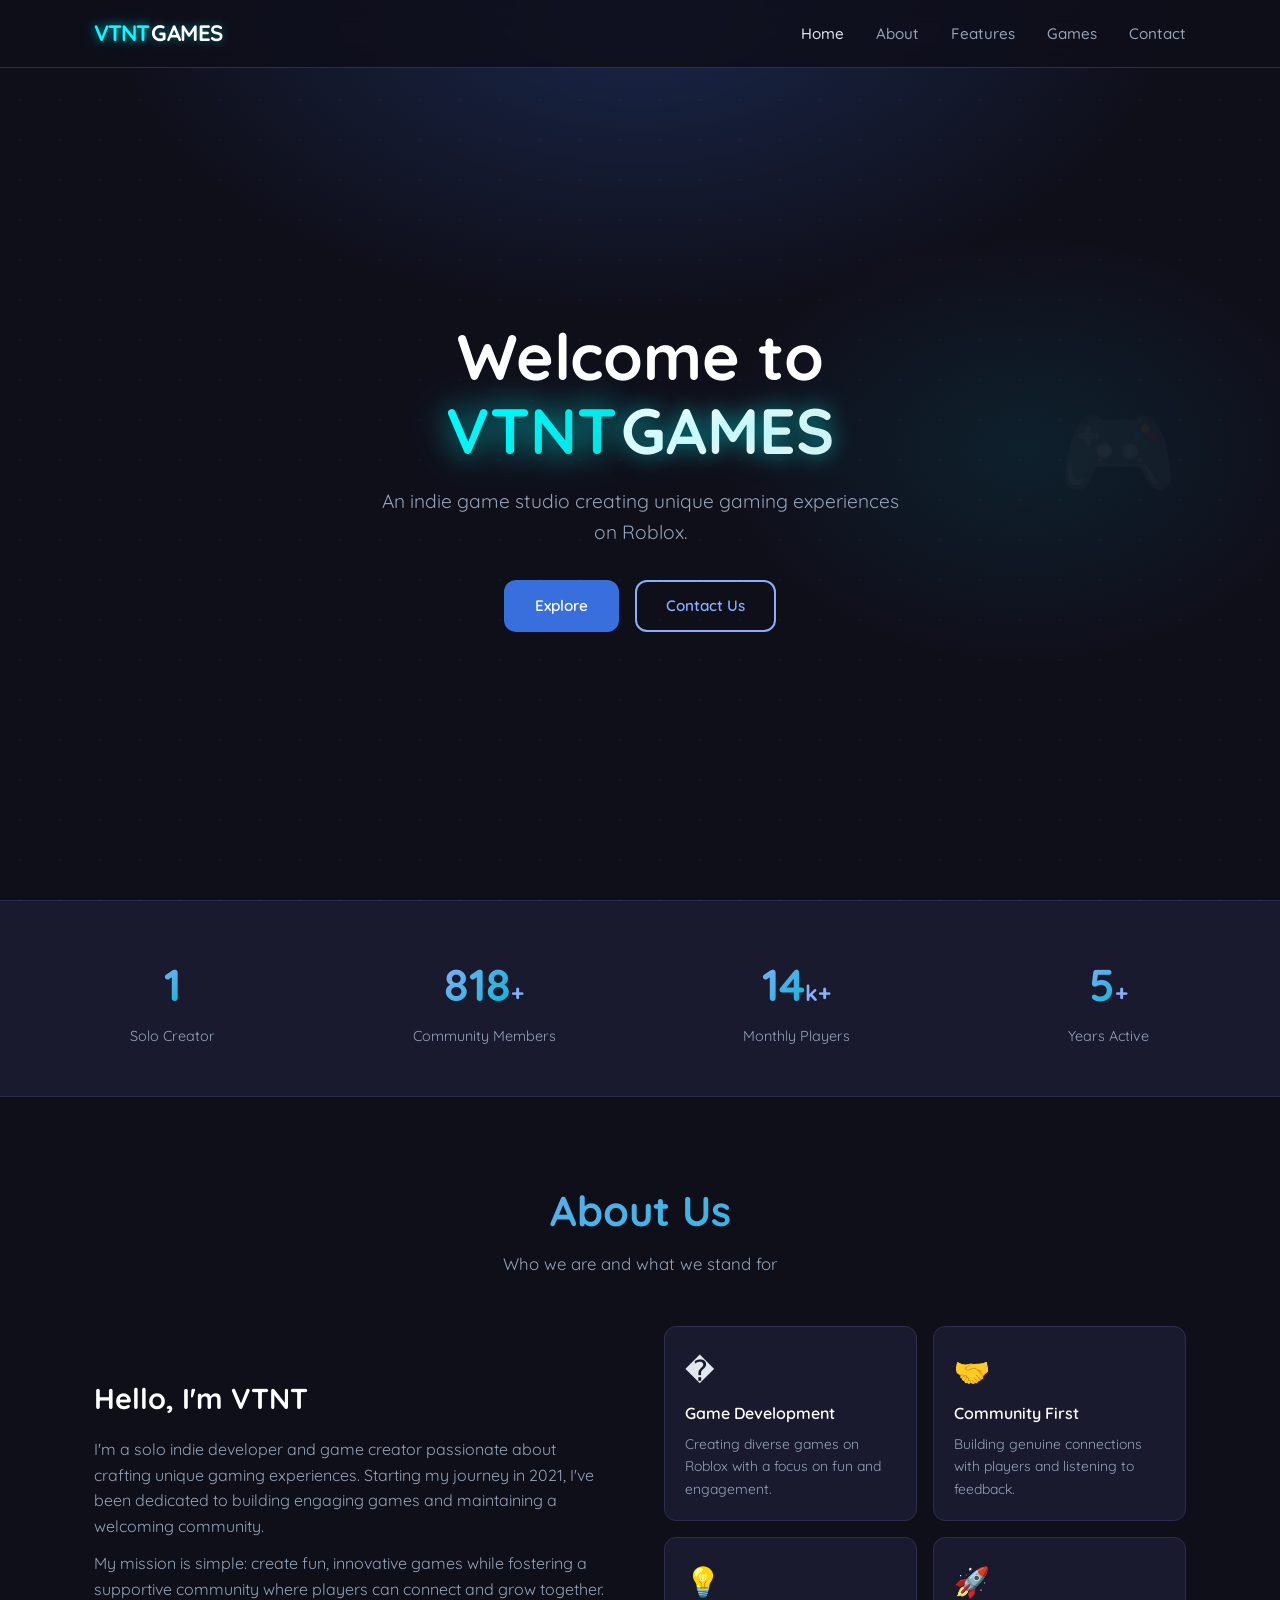
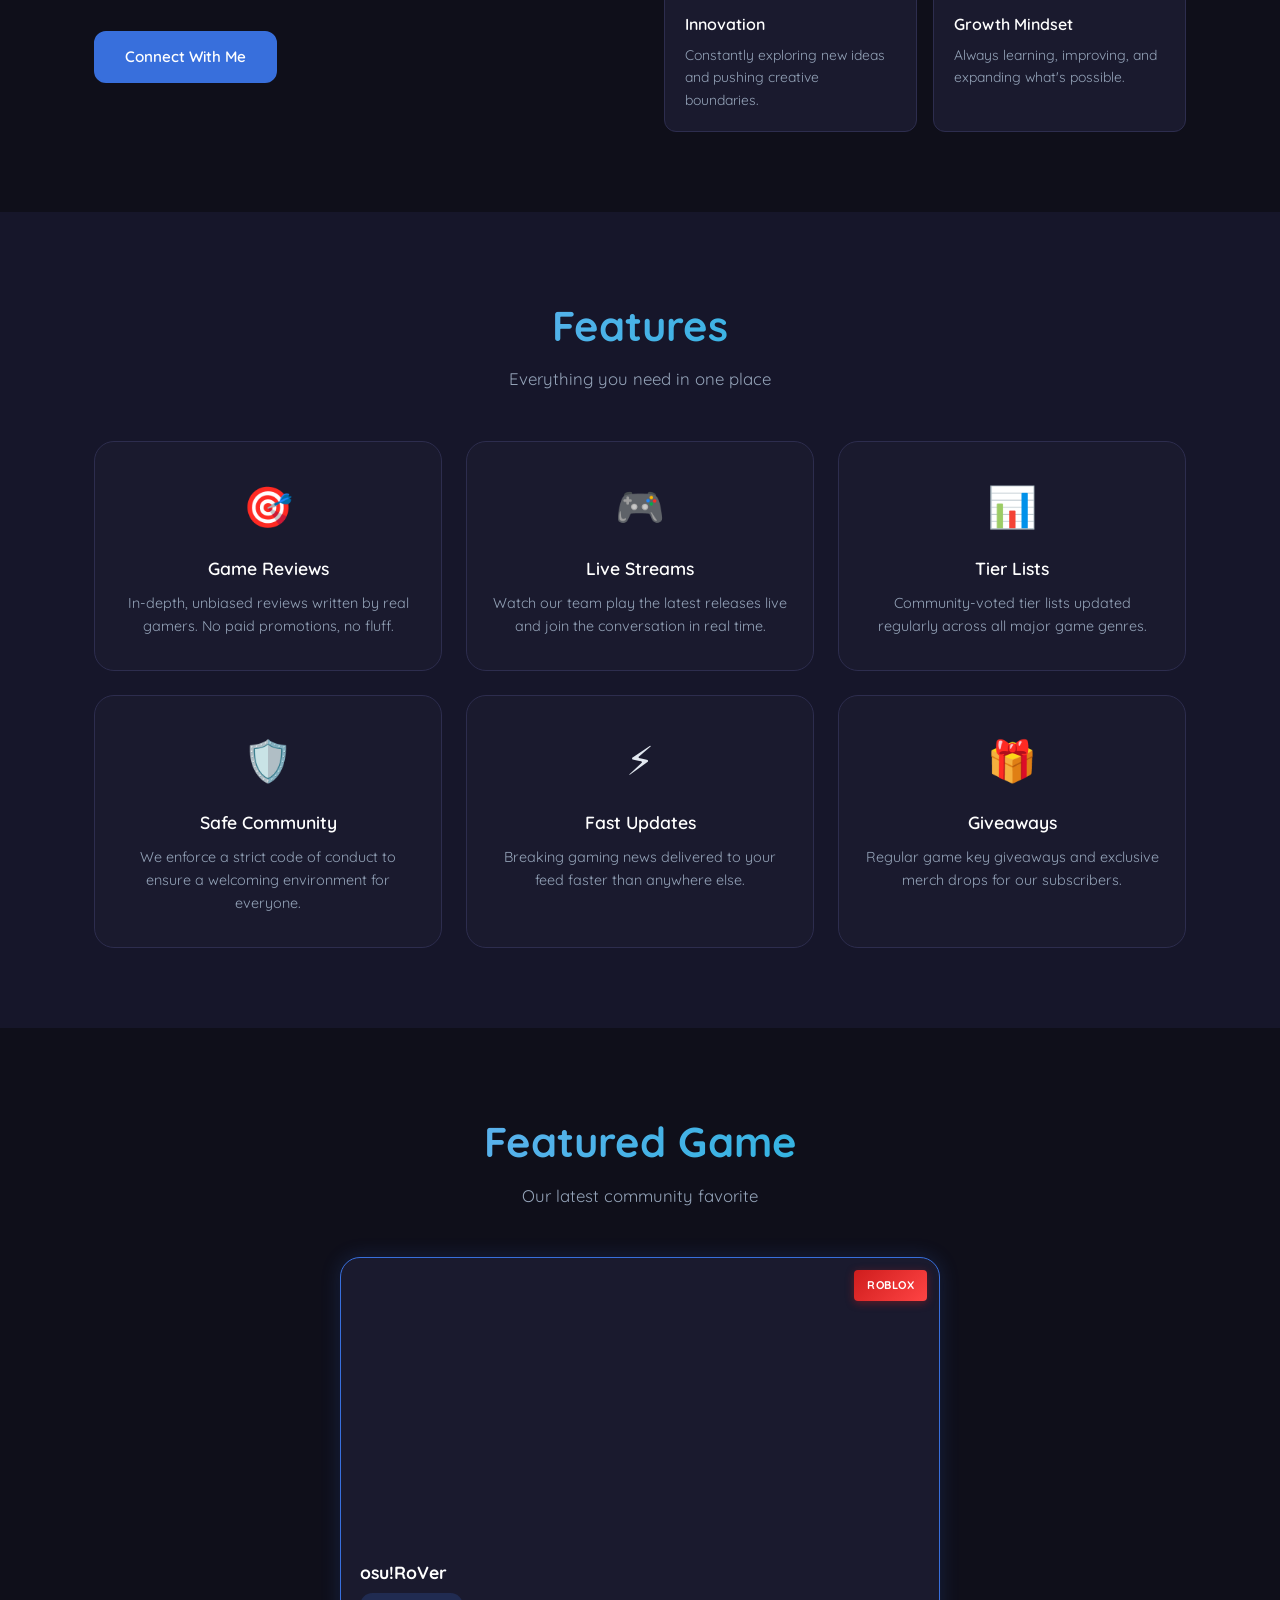
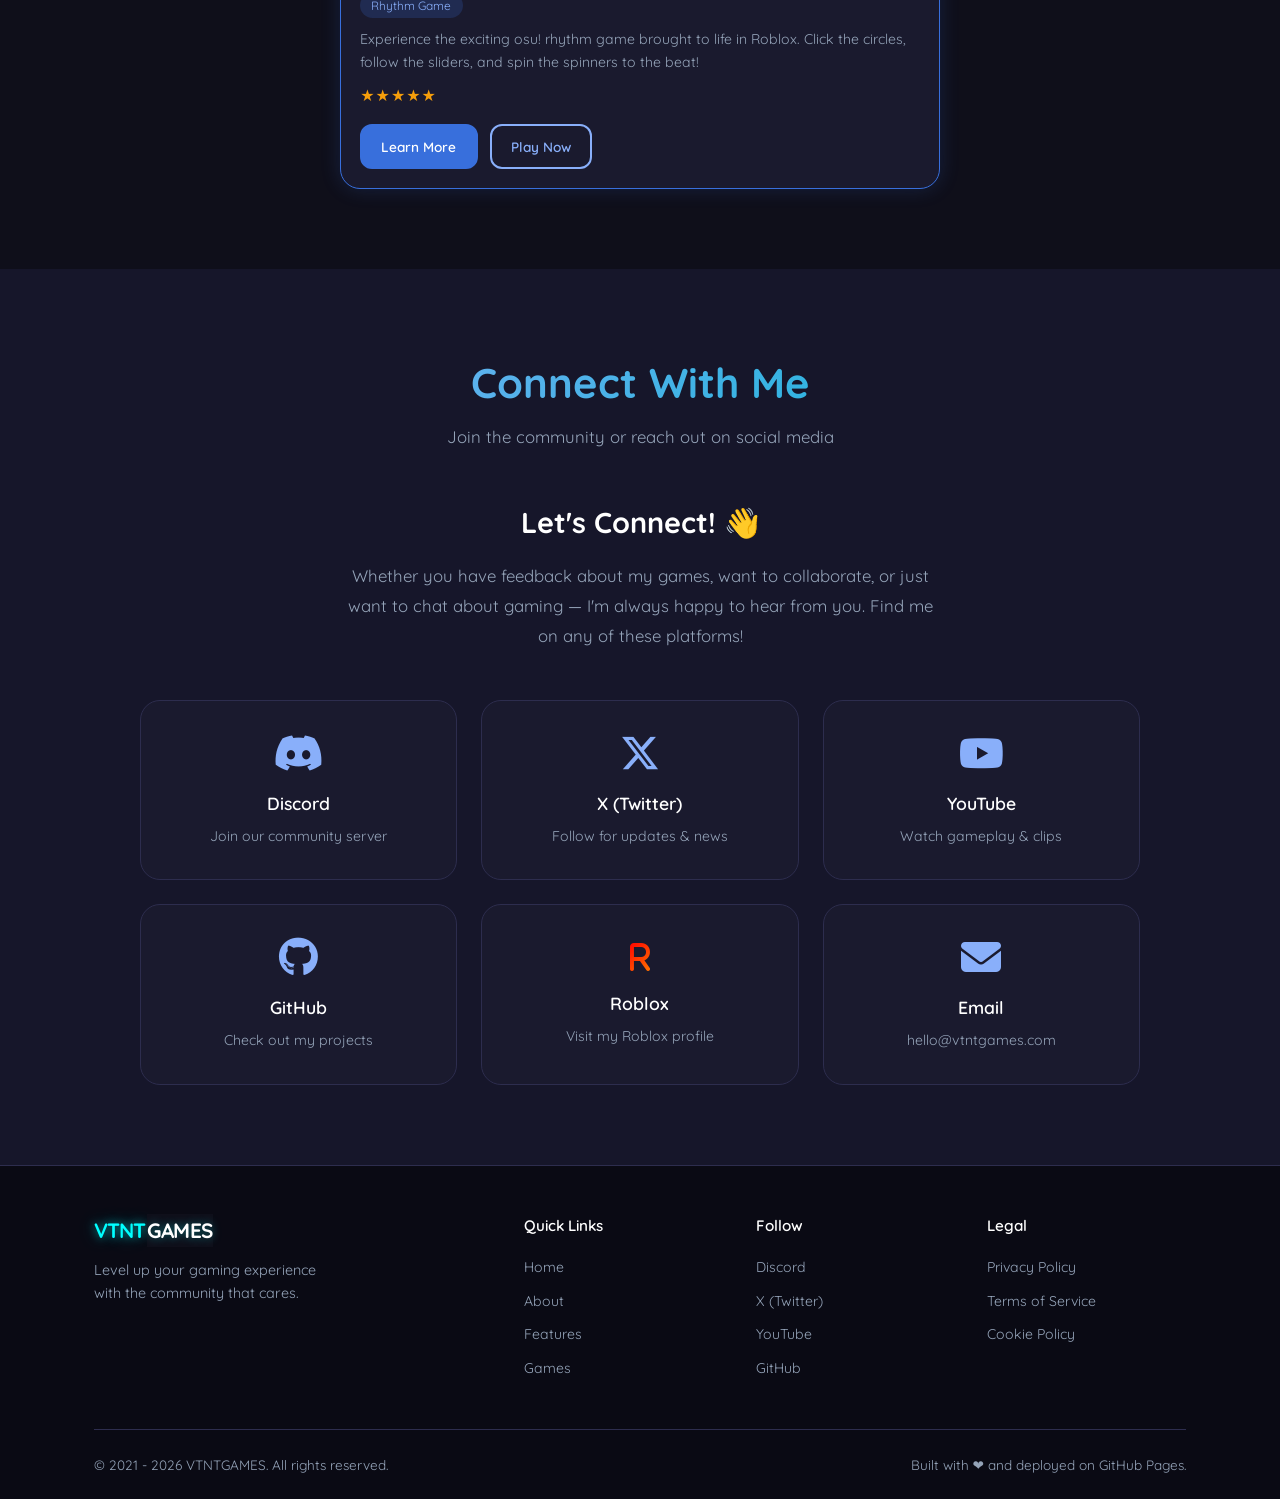
==== VtntGames/index.html @ 862cf3b9 "Remove game-detail & display VtntGames instead" ====
<!DOCTYPE html>
<html lang="en">
<head>
  <meta charset="UTF-8" />
  <meta name="viewport" content="width=device-width, initial-scale=1.0" />
  <meta name="description" content="VTNTGAMES - Indie Game Studio" />
  <title>VTNTGAMES</title>
  <link rel="stylesheet" href="https://cdnjs.cloudflare.com/ajax/libs/font-awesome/6.4.0/css/all.min.css" />
  <link rel="stylesheet" href="../style.css" />
</head>
<body>

  <!-- NAVBAR -->
  <nav class="navbar" id="navbar">
    <div class="nav-container">
      <a href="#" class="nav-logo"><span class="vtnt">VTNT</span><span class="games">GAMES</span></a>
      <button class="nav-toggle" id="navToggle" aria-label="Toggle navigation">
        <span></span><span></span><span></span>
      </button>
      <ul class="nav-links" id="navLinks">
        <li><a href="#home">Home</a></li>
        <li><a href="#about">About</a></li>
        <li><a href="#features">Features</a></li>
        <li><a href="#games">Games</a></li>
        <li><a href="#contact">Contact</a></li>
      </ul>
    </div>
  </nav>

  <!-- HERO -->
  <section class="hero" id="home">
    <div class="hero-content">
      <h1 class="hero-title">Welcome to <span class="logo-title"><span class="vtnt">VTNT</span><span class="games">GAMES</span></span></h1>
      <p class="hero-subtitle">An indie game studio creating unique gaming experiences on Roblox.</p>
      <div class="hero-buttons">
        <a href="#features" class="btn btn-primary">Explore</a>
        <a href="#contact" class="btn btn-outline">Contact Us</a>
      </div>
    </div>
    <div class="hero-badge">🎮</div>
  </section>

  <!-- STATS BANNER -->
  <section class="stats-banner">
    <div class="stat-item">
      <span class="stat-number" data-target="1">0</span><span></span>
      <p>Solo Creator</p>
    </div>
    <div class="stat-item">
      <span class="stat-number" data-target="850">0</span><span>+</span>
      <p>Community Members</p>
    </div>
    <div class="stat-item">
      <span class="stat-number" data-target="15">0</span><span>k+</span>
      <p>Monthly Players</p>
    </div>
    <div class="stat-item">
      <span class="stat-number" data-target="5">0</span><span>+</span>
      <p>Years Active</p>
    </div>
  </section>

  <!-- ABOUT -->
  <section class="about section" id="about">
    <div class="container">
      <div class="section-header">
        <h2>About Us</h2>
        <p>Who we are and what we stand for</p>
      </div>
      <div class="about-grid">
        <div class="about-text">
          <h3>Hello, I'm VTNT</h3>
          <p>I'm a solo indie developer and game creator passionate about crafting unique gaming experiences. Starting my journey in 2021, I've been dedicated to building engaging games and maintaining a welcoming community.</p>
          <p>My mission is simple: create fun, innovative games while fostering a supportive community where players can connect and grow together.</p>
          <a href="#contact" class="btn btn-primary" style="margin-top:1rem;">Connect With Me</a>
        </div>
        <div class="about-cards">
          <div class="about-card">
            <div class="about-icon">�</div>
            <h4>Game Development</h4>
            <p>Creating diverse games on Roblox with a focus on fun and engagement.</p>
          </div>
          <div class="about-card">
            <div class="about-icon">🤝</div>
            <h4>Community First</h4>
            <p>Building genuine connections with players and listening to feedback.</p>
          </div>
          <div class="about-card">
            <div class="about-icon">💡</div>
            <h4>Innovation</h4>
            <p>Constantly exploring new ideas and pushing creative boundaries.</p>
          </div>
          <div class="about-card">
            <div class="about-icon">🚀</div>
            <h4>Growth Mindset</h4>
            <p>Always learning, improving, and expanding what's possible.</p>
          </div>
        </div>
      </div>
    </div>
  </section>

  <!-- FEATURES -->
  <section class="features section" id="features">
    <div class="container">
      <div class="section-header">
        <h2>Features</h2>
        <p>Everything you need in one place</p>
      </div>
      <div class="features-grid">
        <div class="feature-card">
          <div class="feature-icon">🎯</div>
          <h3>Game Reviews</h3>
          <p>In-depth, unbiased reviews written by real gamers. No paid promotions, no fluff.</p>
        </div>
        <div class="feature-card">
          <div class="feature-icon">🎮</div>
          <h3>Live Streams</h3>
          <p>Watch our team play the latest releases live and join the conversation in real time.</p>
        </div>
        <div class="feature-card">
          <div class="feature-icon">📊</div>
          <h3>Tier Lists</h3>
          <p>Community-voted tier lists updated regularly across all major game genres.</p>
        </div>
        <div class="feature-card">
          <div class="feature-icon">🛡️</div>
          <h3>Safe Community</h3>
          <p>We enforce a strict code of conduct to ensure a welcoming environment for everyone.</p>
        </div>
        <div class="feature-card">
          <div class="feature-icon">⚡</div>
          <h3>Fast Updates</h3>
          <p>Breaking gaming news delivered to your feed faster than anywhere else.</p>
        </div>
        <div class="feature-card">
          <div class="feature-icon">🎁</div>
          <h3>Giveaways</h3>
          <p>Regular game key giveaways and exclusive merch drops for our subscribers.</p>
        </div>
      </div>
    </div>
  </section>

  <!-- GAMES SHOWCASE -->
  <section class="games section" id="games">
    <div class="container">
      <div class="section-header">
        <h2>Featured Game</h2>
        <p>Our latest community favorite</p>
      </div>
      <div class="games-grid games-single">
        <div class="game-card featured-game">
          <div class="game-thumb" style="background-image: url('https://tr.rbxcdn.com/180DAY-72bf4aa9d47f28da53976b21ba6f6298/768/432/Image/Webp/noFilter'); background-size: cover; background-position: center;">
            <span class="roblox-badge">ROBLOX</span>
          </div>
          <div class="game-info">
            <h4>osu!RoVer</h4>
            <span class="game-tag">Rhythm Game</span>
            <p>Experience the exciting osu! rhythm game brought to life in Roblox. Click the circles, follow the sliders, and spin the spinners to the beat!</p>
            <div class="game-rating">★★★★★</div>
            <div class="game-actions">
              <a href="../VtntGames.html" class="btn btn-primary btn-sm">Learn More</a>
              <a href="https://www.roblox.com/games/7216838953/osu-RoVer" target="_blank" rel="noopener noreferrer" class="btn btn-outline btn-sm">Play Now</a>
            </div>
          </div>
        </div>
      </div>
    </div>
  </section>

  <!-- CONTACT -->
  <section class="contact section" id="contact">
    <div class="container">
      <div class="section-header">
        <h2>Connect With Me</h2>
        <p>Join the community or reach out on social media</p>
      </div>
      <div class="contact-content">
        <div class="contact-message">
          <h3>Let's Connect! 👋</h3>
          <p>Whether you have feedback about my games, want to collaborate, or just want to chat about gaming — I'm always happy to hear from you. Find me on any of these platforms!</p>
        </div>
        <div class="social-grid">
          <a href="https://discord.gg/hKGx3wjv8B" target="_blank" rel="noopener noreferrer" class="social-card">
            <i class="fab fa-discord"></i>
            <h4>Discord</h4>
            <p>Join our community server</p>
          </a>
          <a href="https://x.com/VtntGaming" target="_blank" rel="noopener noreferrer" class="social-card">
            <i class="fab fa-x-twitter"></i>
            <h4>X (Twitter)</h4>
            <p>Follow for updates & news</p>
          </a>
          <a href="https://www.youtube.com/@vtntgaming" target="_blank" rel="noopener noreferrer" class="social-card">
            <i class="fab fa-youtube"></i>
            <h4>YouTube</h4>
            <p>Watch gameplay & clips</p>
          </a>
          <a href="https://github.com/VtntGaming" target="_blank" rel="noopener noreferrer" class="social-card">
            <i class="fab fa-github"></i>
            <h4>GitHub</h4>
            <p>Check out my projects</p>
          </a>
          <a href="https://www.roblox.com/users/1241445502/profile" target="_blank" rel="noopener noreferrer" class="social-card">
            <i class="fab fa-roblox" style="background: linear-gradient(135deg, #ff0000, #ff7700); -webkit-background-clip: text; -webkit-text-fill-color: transparent; font-size: 2rem;">R</i>
            <h4>Roblox</h4>
            <p>Visit my Roblox profile</p>
          </a>
          <a href="mailto:hello@vtntgames.com" class="social-card">
            <i class="fas fa-envelope"></i>
            <h4>Email</h4>
            <p>hello@vtntgames.com</p>
          </a>
        </div>
      </div>
    </div>
  </section>

  <!-- FOOTER -->
  <footer class="footer">
    <div class="container">
      <div class="footer-grid">
        <div class="footer-brand">
          <a href="#" class="nav-logo"><span class="vtnt">VTNT</span><span class="games">GAMES</span></a>
          <p>Level up your gaming experience with the community that cares.</p>
        </div>
        <div class="footer-links">
          <h4>Quick Links</h4>
          <ul>
            <li><a href="#home">Home</a></li>
            <li><a href="#about">About</a></li>
            <li><a href="#features">Features</a></li>
            <li><a href="#games">Games</a></li>
          </ul>
        </div>
        <div class="footer-links">
          <h4>Follow</h4>
          <ul>
            <li><a href="https://discord.gg/hKGx3wjv8B" target="_blank" rel="noopener noreferrer">Discord</a></li>
            <li><a href="https://x.com/VtntGaming" target="_blank" rel="noopener noreferrer">X (Twitter)</a></li>
            <li><a href="https://www.youtube.com/@vtntgaming" target="_blank" rel="noopener noreferrer">YouTube</a></li>
            <li><a href="https://github.com/VtntGaming" target="_blank" rel="noopener noreferrer">GitHub</a></li>
          </ul>
        </div>
        <div class="footer-links">
          <h4>Legal</h4>
          <ul>
            <li><a href="#">Privacy Policy</a></li>
            <li><a href="#">Terms of Service</a></li>
            <li><a href="#">Cookie Policy</a></li>
          </ul>
        </div>
      </div>
      <div class="footer-bottom">
        <p>&copy; 2021 - 2026 VTNTGAMES. All rights reserved.</p>
        <p>Built with ❤️ and deployed on GitHub Pages.</p>
      </div>
    </div>
  </footer>

  <!-- BACK TO TOP -->
  <button class="back-to-top" id="backToTop" aria-label="Back to top">↑</button>

  <script src="../script.js"></script>
</body>
</html>
---- style.css ----
@import url('https://fonts.googleapis.com/css2?family=Quicksand:wght@300;400;500;600;700&display=swap');

/* ================================
   ROOT & RESET
================================ */
:root {
  --primary: #386fdc;
  --primary-dark: #2152b5;
  --primary-light: #89affa;
  --accent: #06b6d4;
  --bg: #0f0f1a;
  --bg-card: #1a1a2e;
  --bg-card2: #16162a;
  --text: #e2e8f0;
  --text-muted: #94a3b8;
  --border: #2d2d4e;
  --success: #10b981;
  --danger: #ef4444;
  --radius: 12px;
  --radius-lg: 20px;
  --shadow: 0 4px 24px rgba(56, 111, 220, 0.15);
  --transition: 0.3s ease;
  --nav-height: 68px;
  --container: 1140px;
}

*, *::before, *::after { box-sizing: border-box; margin: 0; padding: 0; }

html { scroll-behavior: smooth; }

body {
  font-family: 'Quicksand', system-ui, -apple-system, sans-serif;
  background: var(--bg);
  color: var(--text);
  line-height: 1.6;
  overflow-x: hidden;
}

a { color: inherit; text-decoration: none; }
img { max-width: 100%; display: block; }
ul { list-style: none; }

/* ================================
   UTILITY
================================ */
.container { max-width: var(--container); margin: 0 auto; padding: 0 1.5rem; }

.section { padding: 5rem 0; }

.section-header {
  text-align: center;
  margin-bottom: 3rem;
}
.section-header h2 {
  font-size: clamp(1.8rem, 4vw, 2.6rem);
  font-weight: 700;
  background: linear-gradient(135deg, var(--primary-light), var(--accent));
  -webkit-background-clip: text;
  -webkit-text-fill-color: transparent;
  background-clip: text;
  margin-bottom: 0.5rem;
}
.section-header p { color: var(--text-muted); font-size: 1.05rem; }

/* ================================
   BUTTONS
================================ */
.btn {
  display: inline-block;
  padding: 0.75rem 1.8rem;
  border-radius: var(--radius);
  font-weight: 600;
  font-size: 0.95rem;
  cursor: pointer;
  transition: all var(--transition);
  border: 2px solid transparent;
  text-align: center;
  white-space: nowrap;
}
.btn-primary {
  background: var(--primary);
  color: #fff;
  border-color: var(--primary);
}
.btn-primary:hover {
  background: var(--primary-dark);
  border-color: var(--primary-dark);
  transform: translateY(-2px);
  box-shadow: 0 6px 20px rgba(56, 111, 220, 0.4);
}
.btn-outline {
  background: transparent;
  color: var(--primary-light);
  border-color: var(--primary-light);
}
.btn-outline:hover {
  background: var(--primary-light);
  color: #fff;
  transform: translateY(-2px);
}
.btn-full { width: 100%; }

/* ================================
   NAVBAR
================================ */
.navbar {
  position: fixed;
  top: 0; left: 0; right: 0;
  height: var(--nav-height);
  background: rgba(15, 15, 26, 0.85);
  backdrop-filter: blur(12px);
  -webkit-backdrop-filter: blur(12px);
  border-bottom: 1px solid var(--border);
  z-index: 1000;
  transition: background var(--transition);
}
.navbar.scrolled { background: rgba(15, 15, 26, 0.98); }

.nav-container {
  max-width: var(--container);
  margin: 0 auto;
  padding: 0 1.5rem;
  height: 100%;
  display: flex;
  align-items: center;
  justify-content: space-between;
}
.nav-logo {
  font-size: 1.4rem;
  font-weight: 800;
  letter-spacing: -0.5px;
  color: #fff;
  display: inline-flex;
  align-items: center;
  gap: 0.15rem;
}
.nav-logo .vtnt {
  color: #00ffff;
  text-shadow: 0 0 10px rgba(0, 255, 255, 0.6), 0 0 20px rgba(0, 255, 255, 0.3);
  font-weight: 900;
  letter-spacing: -1px;
}
.nav-logo .games {
  color: #ffffff;
  text-shadow: 0 0 10px rgba(0, 255, 255, 0.4);
  font-weight: 800;
  letter-spacing: -0.5px;
}
.nav-logo:hover .vtnt {
  text-shadow: 0 0 15px rgba(0, 255, 255, 0.8), 0 0 30px rgba(0, 255, 255, 0.5);
}
.nav-logo:hover .games {
  text-shadow: 0 0 15px rgba(0, 255, 255, 0.6);
}

.nav-links {
  display: flex;
  gap: 2rem;
  align-items: center;
}
.nav-links a {
  color: var(--text-muted);
  font-size: 0.95rem;
  font-weight: 500;
  transition: color var(--transition);
  position: relative;
}
.nav-links a::after {
  content: '';
  position: absolute;
  bottom: -4px; left: 0;
  width: 0; height: 2px;
  background: var(--primary-light);
  transition: width var(--transition);
}
.nav-links a:hover { color: #fff; }
.nav-links a:hover::after { width: 100%; }

.nav-toggle {
  display: none;
  flex-direction: column;
  gap: 5px;
  background: none;
  border: none;
  cursor: pointer;
  padding: 4px;
}
.nav-toggle span {
  display: block;
  width: 24px; height: 2px;
  background: var(--text);
  border-radius: 4px;
  transition: all var(--transition);
}
.nav-toggle.open span:nth-child(1) { transform: translateY(7px) rotate(45deg); }
.nav-toggle.open span:nth-child(2) { opacity: 0; }
.nav-toggle.open span:nth-child(3) { transform: translateY(-7px) rotate(-45deg); }

/* ================================
   HERO
================================ */
.hero {
  min-height: 100vh;
  display: flex;
  align-items: center;
  justify-content: center;
  text-align: center;
  padding: calc(var(--nav-height) + 3rem) 1.5rem 4rem;
  position: relative;
  background:
    radial-gradient(ellipse 60% 50% at 50% 0%, rgba(56, 111, 220, 0.25) 0%, transparent 70%),
    radial-gradient(ellipse 40% 40% at 80% 50%, rgba(6, 182, 212, 0.1) 0%, transparent 60%),
    var(--bg);
  overflow: hidden;
}
.hero::before {
  content: '';
  position: absolute;
  inset: 0;
  background-image:
    radial-gradient(circle, rgba(56, 111, 220, 0.08) 1px, transparent 1px);
  background-size: 40px 40px;
  pointer-events: none;
}
.hero-content { position: relative; z-index: 1; max-width: 720px; }

.hero-title {
  font-size: clamp(2.2rem, 6vw, 4rem);
  font-weight: 800;
  line-height: 1.15;
  color: #fff;
  margin-bottom: 1.2rem;
}
.hero-title .logo-title {
  display: inline-flex;
  align-items: center;
  gap: 0.25rem;
}
.hero-title .vtnt {
  background: linear-gradient(135deg, #00ffff, #00dddd);
  -webkit-background-clip: text;
  -webkit-text-fill-color: transparent;
  background-clip: text;
  text-shadow: 0 0 30px rgba(0, 255, 255, 0.5);
  filter: drop-shadow(0 0 20px rgba(0, 255, 255, 0.3));
  font-weight: 900;
}
.hero-title .games {
  background: linear-gradient(135deg, #ffffff, #f0f0f0);
  -webkit-background-clip: text;
  -webkit-text-fill-color: transparent;
  background-clip: text;
  text-shadow: 0 0 20px rgba(0, 255, 255, 0.4);
  filter: drop-shadow(0 0 15px rgba(0, 255, 255, 0.2));
}
.hero-subtitle {
  font-size: clamp(1rem, 2vw, 1.2rem);
  color: var(--text-muted);
  margin-bottom: 2rem;
  max-width: 520px;
  margin-left: auto;
  margin-right: auto;
}
.hero-buttons { display: flex; gap: 1rem; justify-content: center; flex-wrap: wrap; }

.hero-badge {
  font-size: 6rem;
  position: absolute;
  right: 8vw;
  top: 50%;
  transform: translateY(-50%);
  opacity: 0.07;
  user-select: none;
  pointer-events: none;
  animation: floatBadge 5s ease-in-out infinite;
}
@keyframes floatBadge {
  0%, 100% { transform: translateY(-50%) rotate(-5deg); }
  50% { transform: translateY(calc(-50% - 18px)) rotate(5deg); }
}

/* ================================
   STATS BANNER
================================ */
.stats-banner {
  background: var(--bg-card);
  border-top: 1px solid var(--border);
  border-bottom: 1px solid var(--border);
  padding: 2.5rem 1.5rem;
  display: grid;
  grid-template-columns: repeat(4, 1fr);
  text-align: center;
  gap: 1rem;
}
.stat-item { padding: 0.5rem; }
.stat-item .stat-number {
  font-size: clamp(1.8rem, 4vw, 2.8rem);
  font-weight: 800;
  background: linear-gradient(135deg, var(--primary-light), var(--accent));
  -webkit-background-clip: text;
  -webkit-text-fill-color: transparent;
  background-clip: text;
}
.stat-item span { font-size: 1.4rem; font-weight: 700; color: var(--primary-light); }
.stat-item p { color: var(--text-muted); font-size: 0.9rem; margin-top: 0.25rem; }

/* ================================
   ABOUT
================================ */
.about { background: var(--bg); }
.about-grid {
  display: grid;
  grid-template-columns: 1fr 1fr;
  gap: 3rem;
  align-items: center;
}
.about-text h3 {
  font-size: 1.8rem;
  font-weight: 700;
  color: #fff;
  margin-bottom: 1rem;
}
.about-text p { color: var(--text-muted); margin-bottom: 0.75rem; }

.about-cards {
  display: grid;
  grid-template-columns: 1fr 1fr;
  gap: 1rem;
}
.about-card {
  background: var(--bg-card);
  border: 1px solid var(--border);
  border-radius: var(--radius);
  padding: 1.25rem;
  transition: transform var(--transition), border-color var(--transition);
}
.about-card:hover { transform: translateY(-4px); border-color: var(--primary); }
.about-icon { font-size: 1.8rem; margin-bottom: 0.5rem; }
.about-card h4 { font-size: 1rem; font-weight: 600; color: #fff; margin-bottom: 0.4rem; }
.about-card p { font-size: 0.87rem; color: var(--text-muted); }

/* ================================
   FEATURES
================================ */
.features { background: var(--bg-card2); }
.features-grid {
  display: grid;
  grid-template-columns: repeat(3, 1fr);
  gap: 1.5rem;
}
.feature-card {
  background: var(--bg-card);
  border: 1px solid var(--border);
  border-radius: var(--radius-lg);
  padding: 2rem 1.5rem;
  text-align: center;
  transition: all var(--transition);
  cursor: default;
}
.feature-card:hover {
  transform: translateY(-6px);
  border-color: var(--primary);
  box-shadow: var(--shadow);
}
.feature-icon { font-size: 2.5rem; margin-bottom: 1rem; }
.feature-card h3 { font-size: 1.1rem; font-weight: 600; color: #fff; margin-bottom: 0.6rem; }
.feature-card p { color: var(--text-muted); font-size: 0.9rem; }

/* ================================
   GAMES
================================ */
.games { background: var(--bg); }
.games-grid {
  display: grid;
  grid-template-columns: repeat(3, 1fr);
  gap: 1.5rem;
}
.games-grid.games-single {
  grid-template-columns: 1fr;
  max-width: 600px;
  margin: 0 auto;
}
.game-card {
  background: var(--bg-card);
  border: 1px solid var(--border);
  border-radius: var(--radius-lg);
  overflow: hidden;
  transition: all var(--transition);
}
.game-card:hover { transform: translateY(-6px); border-color: var(--primary); box-shadow: var(--shadow); }
.game-card.featured-game {
  border-color: var(--primary);
  box-shadow: 0 0 20px rgba(56, 111, 220, 0.2);
}

.game-thumb {
  height: 140px;
  display: flex;
  align-items: center;
  justify-content: center;
  font-size: 3.5rem;
  position: relative;
}
.games-grid.games-single .game-thumb { height: 280px; }
.roblox-badge {
  position: absolute;
  top: 12px;
  right: 12px;
  background: linear-gradient(135deg, #cf1d1d, #ff4444);
  color: #fff;
  font-size: 0.7rem;
  font-weight: 700;
  padding: 0.4rem 0.8rem;
  border-radius: 4px;
  letter-spacing: 0.5px;
  box-shadow: 0 2px 8px rgba(207, 29, 29, 0.4);
}
.game-info { padding: 1.2rem; }
.game-info h4 { font-size: 1.1rem; font-weight: 700; color: #fff; margin-bottom: 0.4rem; }
.game-tag {
  display: inline-block;
  background: rgba(56, 111, 220, 0.2);
  color: var(--primary-light);
  font-size: 0.75rem;
  padding: 0.2rem 0.7rem;
  border-radius: 999px;
  margin-bottom: 0.6rem;
}
.game-info p { color: var(--text-muted); font-size: 0.88rem; margin-bottom: 0.6rem; }
.game-rating { color: #f59e0b; font-size: 1rem; letter-spacing: 1px; margin-bottom: 0.8rem; }

.game-actions {
  display: flex;
  gap: 0.75rem;
  margin-top: 1rem;
}
.btn-sm { padding: 0.6rem 1.2rem; font-size: 0.85rem; }

/* ================================
   CONTACT
================================ */
.contact { background: var(--bg-card2); }

.contact-content {
  text-align: center;
  max-width: 1000px;
  margin: 0 auto;
}

.contact-message {
  margin-bottom: 3rem;
}

.contact-message h3 {
  font-size: 1.8rem;
  font-weight: 700;
  color: #fff;
  margin-bottom: 1rem;
}

.contact-message p {
  color: var(--text-muted);
  font-size: 1.05rem;
  line-height: 1.8;
  max-width: 600px;
  margin: 0 auto;
}

.social-grid {
  display: grid;
  grid-template-columns: repeat(3, 1fr);
  gap: 1.5rem;
}

.social-card {
  background: var(--bg-card);
  border: 1px solid var(--border);
  border-radius: var(--radius-lg);
  padding: 2rem 1.5rem;
  text-align: center;
  transition: all var(--transition);
  cursor: pointer;
  text-decoration: none;
  color: inherit;
  display: flex;
  flex-direction: column;
  align-items: center;
  justify-content: center;
  min-height: 180px;
}

.social-card:hover {
  transform: translateY(-8px);
  border-color: var(--primary);
  box-shadow: var(--shadow);
  background: rgba(56, 111, 220, 0.1);
}

.social-card i {
  font-size: 2.5rem;
  color: var(--primary-light);
  margin-bottom: 1rem;
  transition: color var(--transition);
}

.social-card:hover i {
  color: #fff;
  text-shadow: 0 0 15px rgba(0, 255, 255, 0.5);
}

.social-card h4 {
  font-size: 1.1rem;
  font-weight: 600;
  color: #fff;
  margin-bottom: 0.5rem;
}

.social-card p {
  font-size: 0.88rem;
  color: var(--text-muted);
}

/* Discord */
.social-card:nth-child(1):hover i { color: #5865F2; }
/* X (Twitter) */
.social-card:nth-child(2):hover i { color: #000; }
/* YouTube */
.social-card:nth-child(3):hover i { color: #FF0000; }
/* GitHub */
.social-card:nth-child(4):hover i { color: #ffffff; }
/* Roblox */
.social-card:nth-child(5):hover i { color: #ff0000; }
/* Email */
.social-card:nth-child(6):hover i { color: #00ffff; }

.contact-info h3 { font-size: 1.3rem; font-weight: 700; color: #fff; margin-bottom: 1.5rem; }
.info-item {
  display: flex;
  align-items: center;
  gap: 0.8rem;
  margin-bottom: 1rem;
  color: var(--text-muted);
  font-size: 0.95rem;
}
.info-item span { font-size: 1.3rem; }
.social-links { display: flex; flex-wrap: wrap; gap: 0.6rem; margin-top: 1.5rem; }
.social-btn {
  padding: 0.5rem 1rem;
  border-radius: var(--radius);
  background: var(--bg-card);
  border: 1px solid var(--border);
  font-size: 0.85rem;
  font-weight: 600;
  color: var(--text-muted);
  transition: all var(--transition);
}
.social-btn:hover {
  background: var(--primary);
  border-color: var(--primary);
  color: #fff;
  transform: translateY(-2px);
}

/* ================================
   FOOTER
================================ */
.footer {
  background: #0a0a14;
  border-top: 1px solid var(--border);
  padding: 3rem 0 1.5rem;
}
.footer-grid {
  display: grid;
  grid-template-columns: 2fr 1fr 1fr 1fr;
  gap: 2rem;
  margin-bottom: 2.5rem;
}
.footer-brand .nav-logo {
  display: inline-flex;
  margin-bottom: 0.75rem;
  font-size: 1.3rem;
}
.footer-brand p { color: var(--text-muted); font-size: 0.9rem; max-width: 240px; }
.footer-links h4 { color: #fff; font-size: 0.95rem; font-weight: 600; margin-bottom: 1rem; }
.footer-links li { margin-bottom: 0.5rem; }
.footer-links a { color: var(--text-muted); font-size: 0.88rem; transition: color var(--transition); }
.footer-links a:hover { color: var(--primary-light); }
.footer-bottom {
  border-top: 1px solid var(--border);
  padding-top: 1.5rem;
  display: flex;
  justify-content: space-between;
  align-items: center;
  flex-wrap: wrap;
  gap: 0.5rem;
  color: var(--text-muted);
  font-size: 0.85rem;
}

/* ================================
   BACK TO TOP
================================ */
.back-to-top {
  position: fixed;
  bottom: 2rem;
  right: 2rem;
  width: 44px; height: 44px;
  background: var(--primary);
  color: #fff;
  border: none;
  border-radius: 50%;
  font-size: 1.2rem;
  cursor: pointer;
  transition: all var(--transition);
  opacity: 0;
  pointer-events: none;
  box-shadow: 0 4px 16px rgba(56, 111, 220, 0.4);
  z-index: 999;
}
.back-to-top.visible { opacity: 1; pointer-events: auto; }
.back-to-top:hover { background: var(--primary-dark); transform: translateY(-3px); }

/* ================================
   RESPONSIVE
================================ */
@media (max-width: 900px) {
  .about-grid { grid-template-columns: 1fr; }
  .features-grid { grid-template-columns: repeat(2, 1fr); }
  .games-grid { grid-template-columns: 1fr; }
  .social-grid { grid-template-columns: repeat(2, 1fr); }
  .footer-grid { grid-template-columns: 1fr 1fr; }
  .stats-banner { grid-template-columns: repeat(2, 1fr); }
  .hero-badge { display: none; }
}

@media (max-width: 600px) {
  .nav-links {
    display: none;
    position: fixed;
    top: var(--nav-height);
    left: 0; right: 0;
    background: rgba(15, 15, 26, 0.98);
    flex-direction: column;
    padding: 2rem 1.5rem;
    gap: 1.5rem;
    border-bottom: 1px solid var(--border);
    backdrop-filter: blur(12px);
  }
  .nav-links.open { display: flex; }
  .nav-toggle { display: flex; }

  .features-grid { grid-template-columns: 1fr; }
  .games-grid { grid-template-columns: 1fr; }
  .about-cards { grid-template-columns: 1fr; }
  .social-grid { grid-template-columns: 1fr; }
  .footer-grid { grid-template-columns: 1fr; }
  .stats-banner { grid-template-columns: repeat(2, 1fr); }
  .hero-buttons { flex-direction: column; align-items: center; }
  .footer-bottom { flex-direction: column; text-align: center; }
}
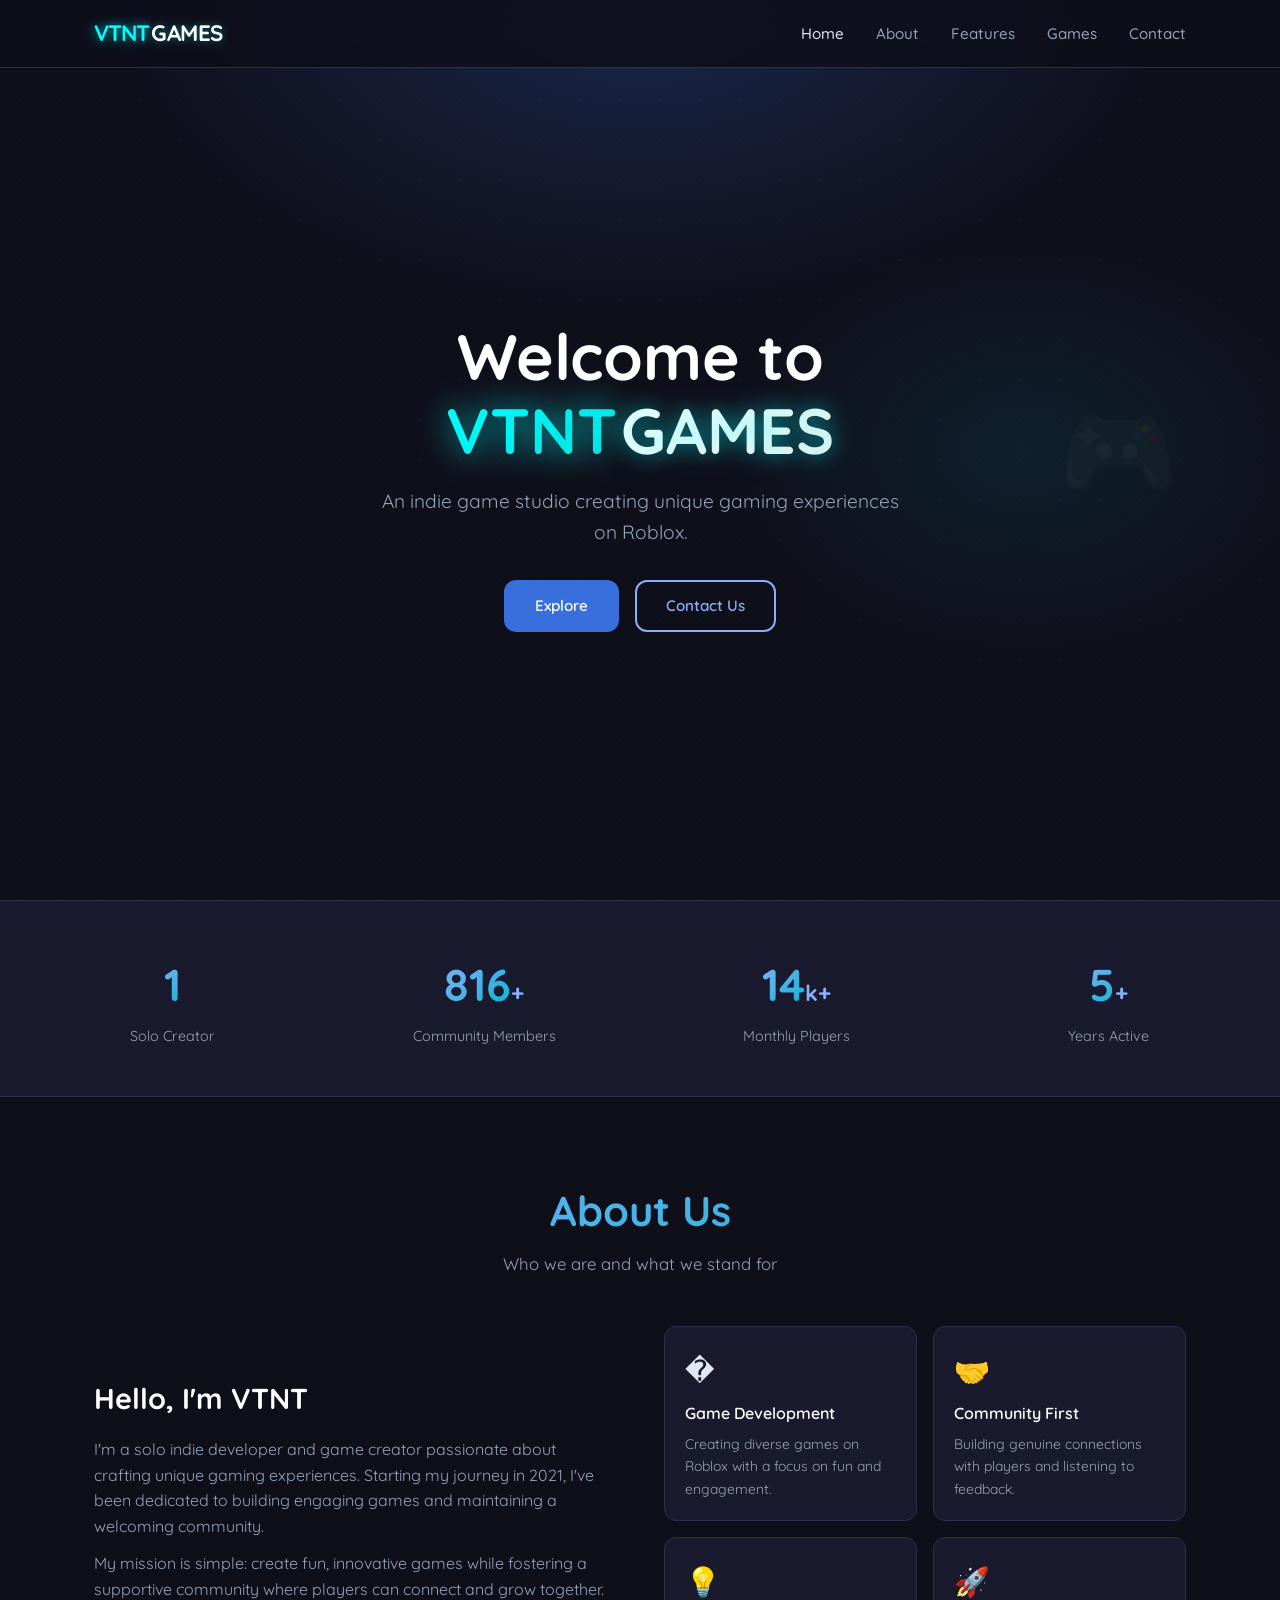
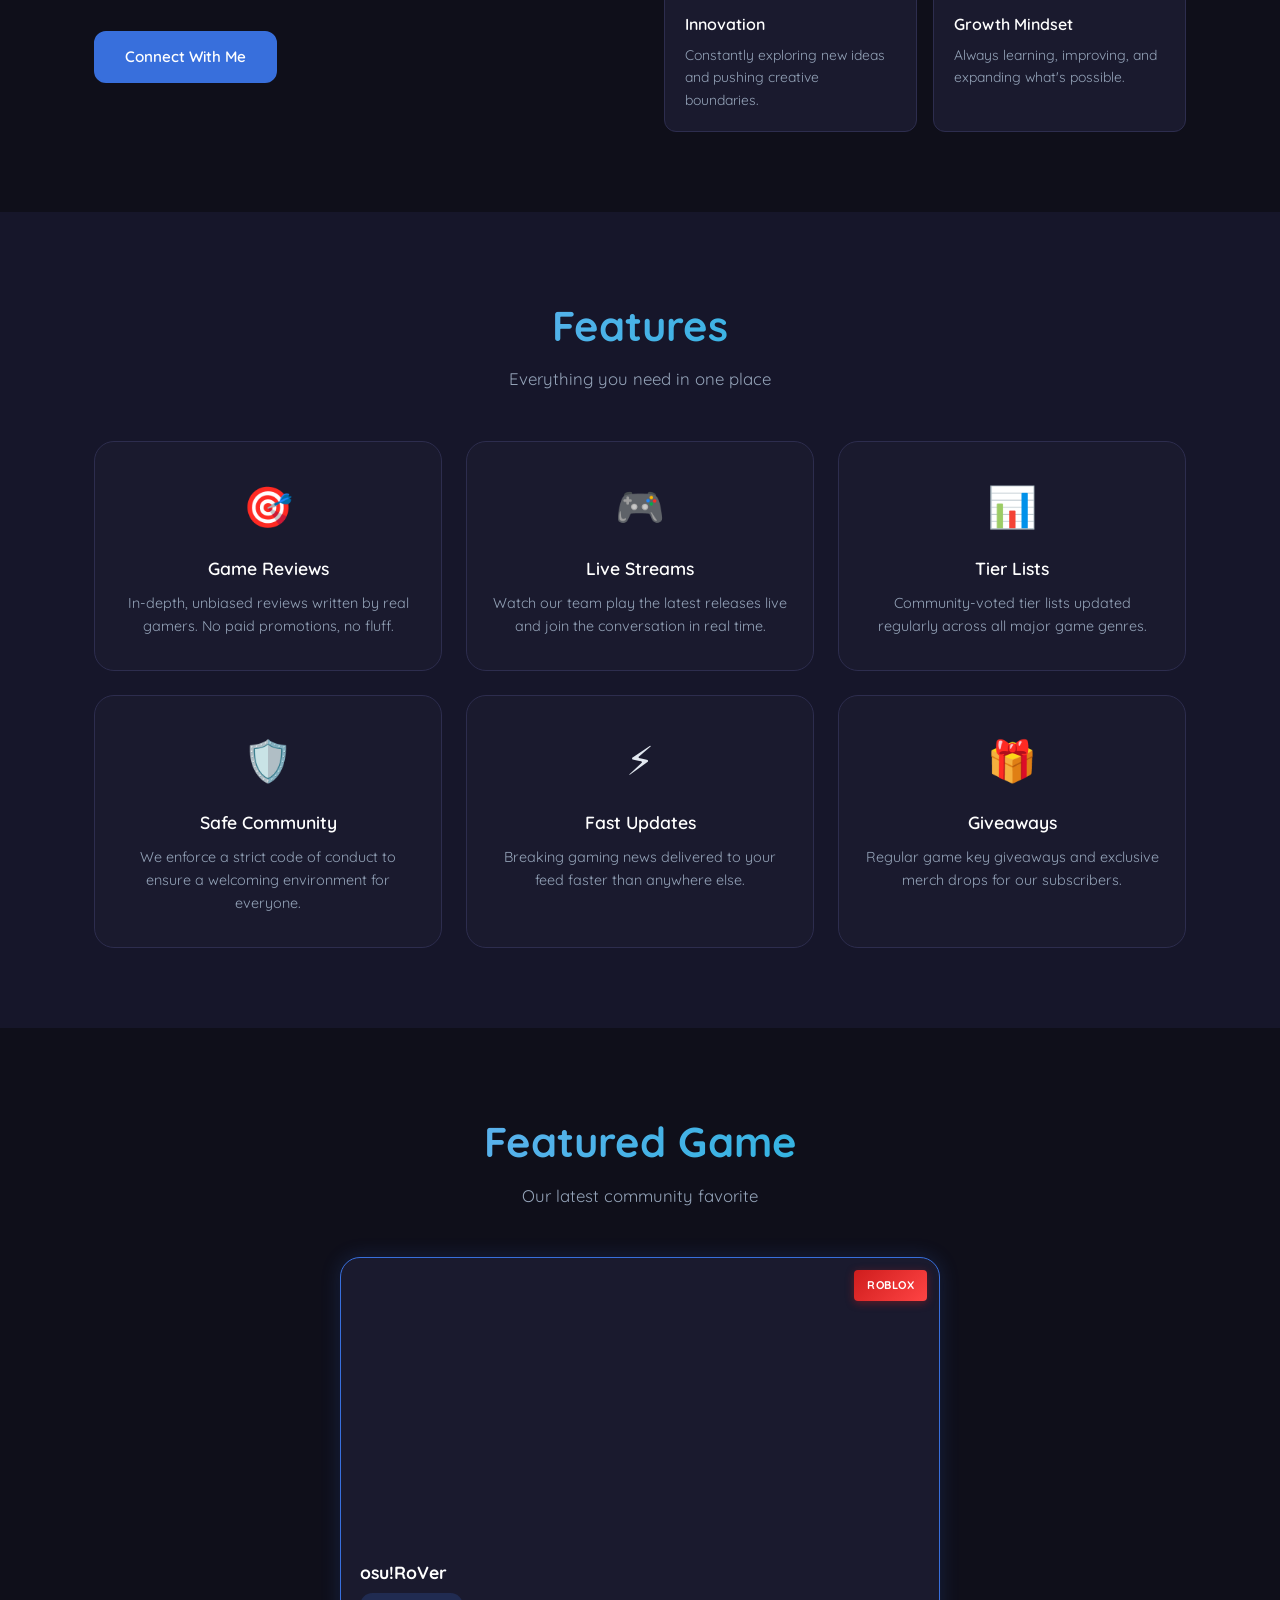
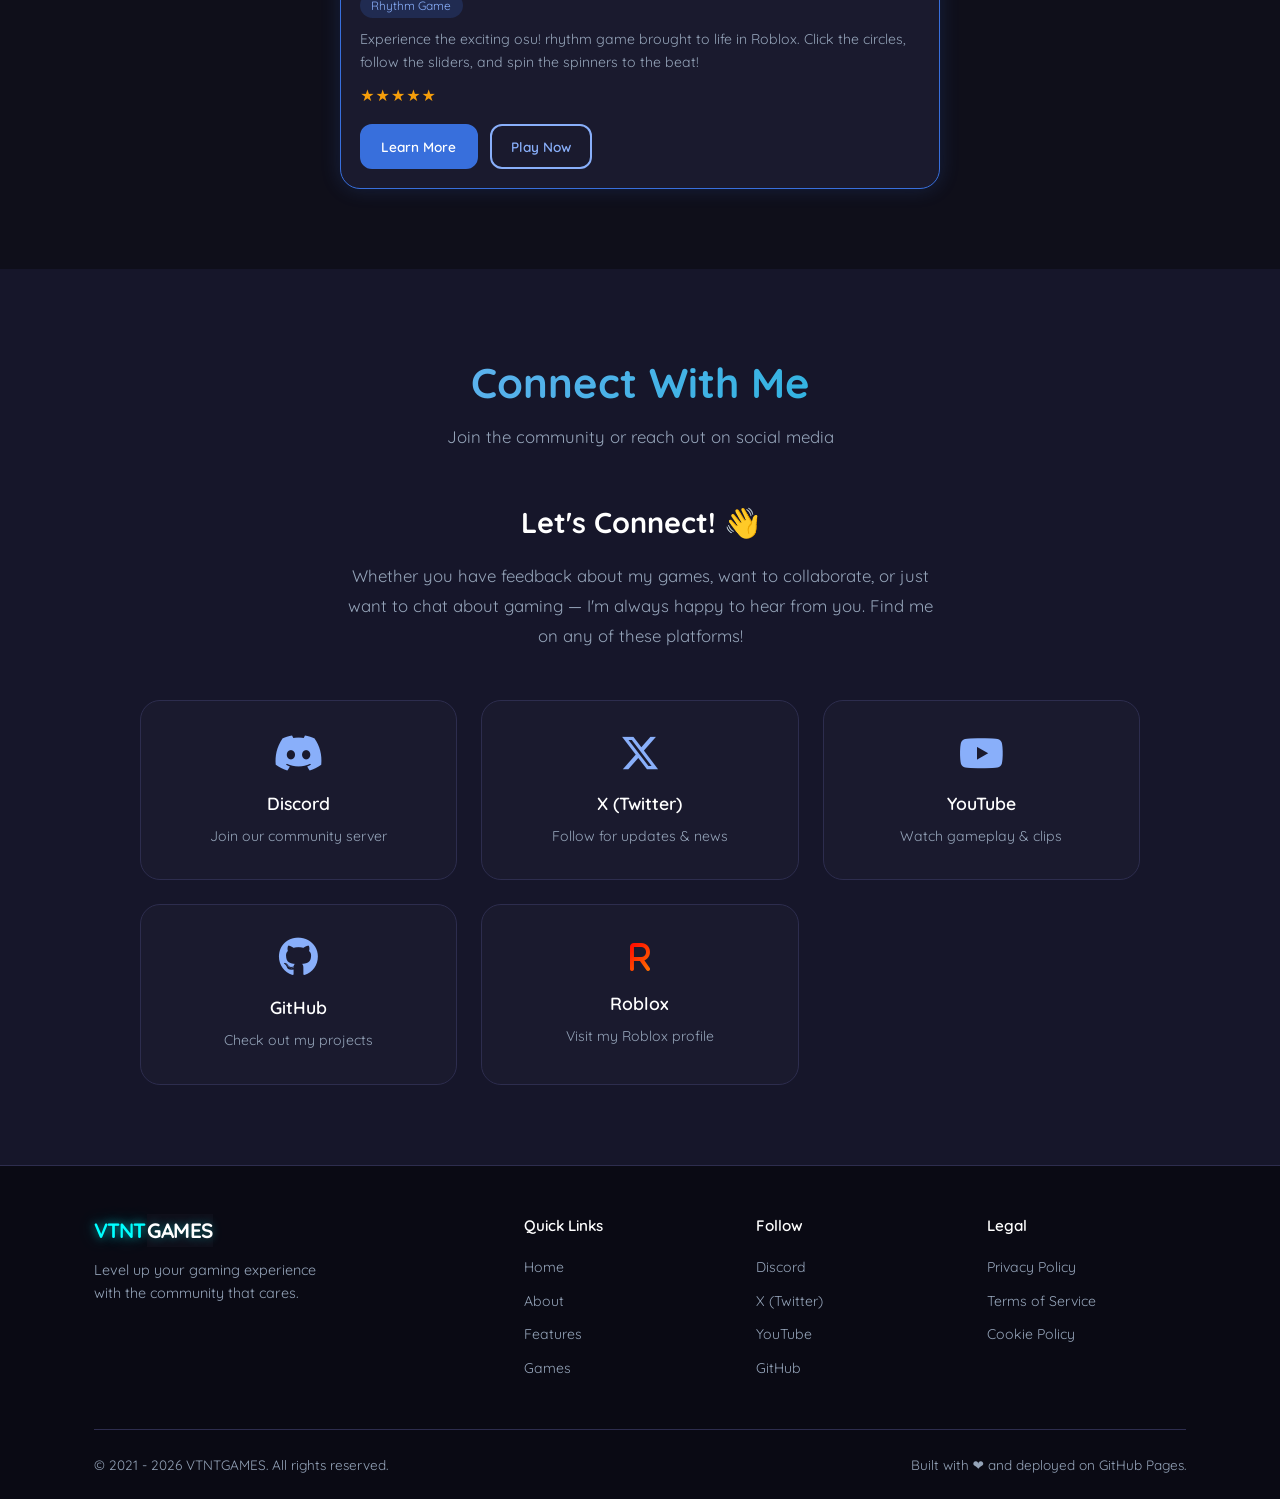
==== commit 03db5017: "Remove unused mail & file rename" ====
--- a/VtntGames/index.html
+++ b/VtntGames/index.html
@@ -207,11 +207,6 @@
             <h4>Roblox</h4>
             <p>Visit my Roblox profile</p>
           </a>
-          <a href="mailto:hello@vtntgames.com" class="social-card">
-            <i class="fas fa-envelope"></i>
-            <h4>Email</h4>
-            <p>hello@vtntgames.com</p>
-          </a>
         </div>
       </div>
     </div>
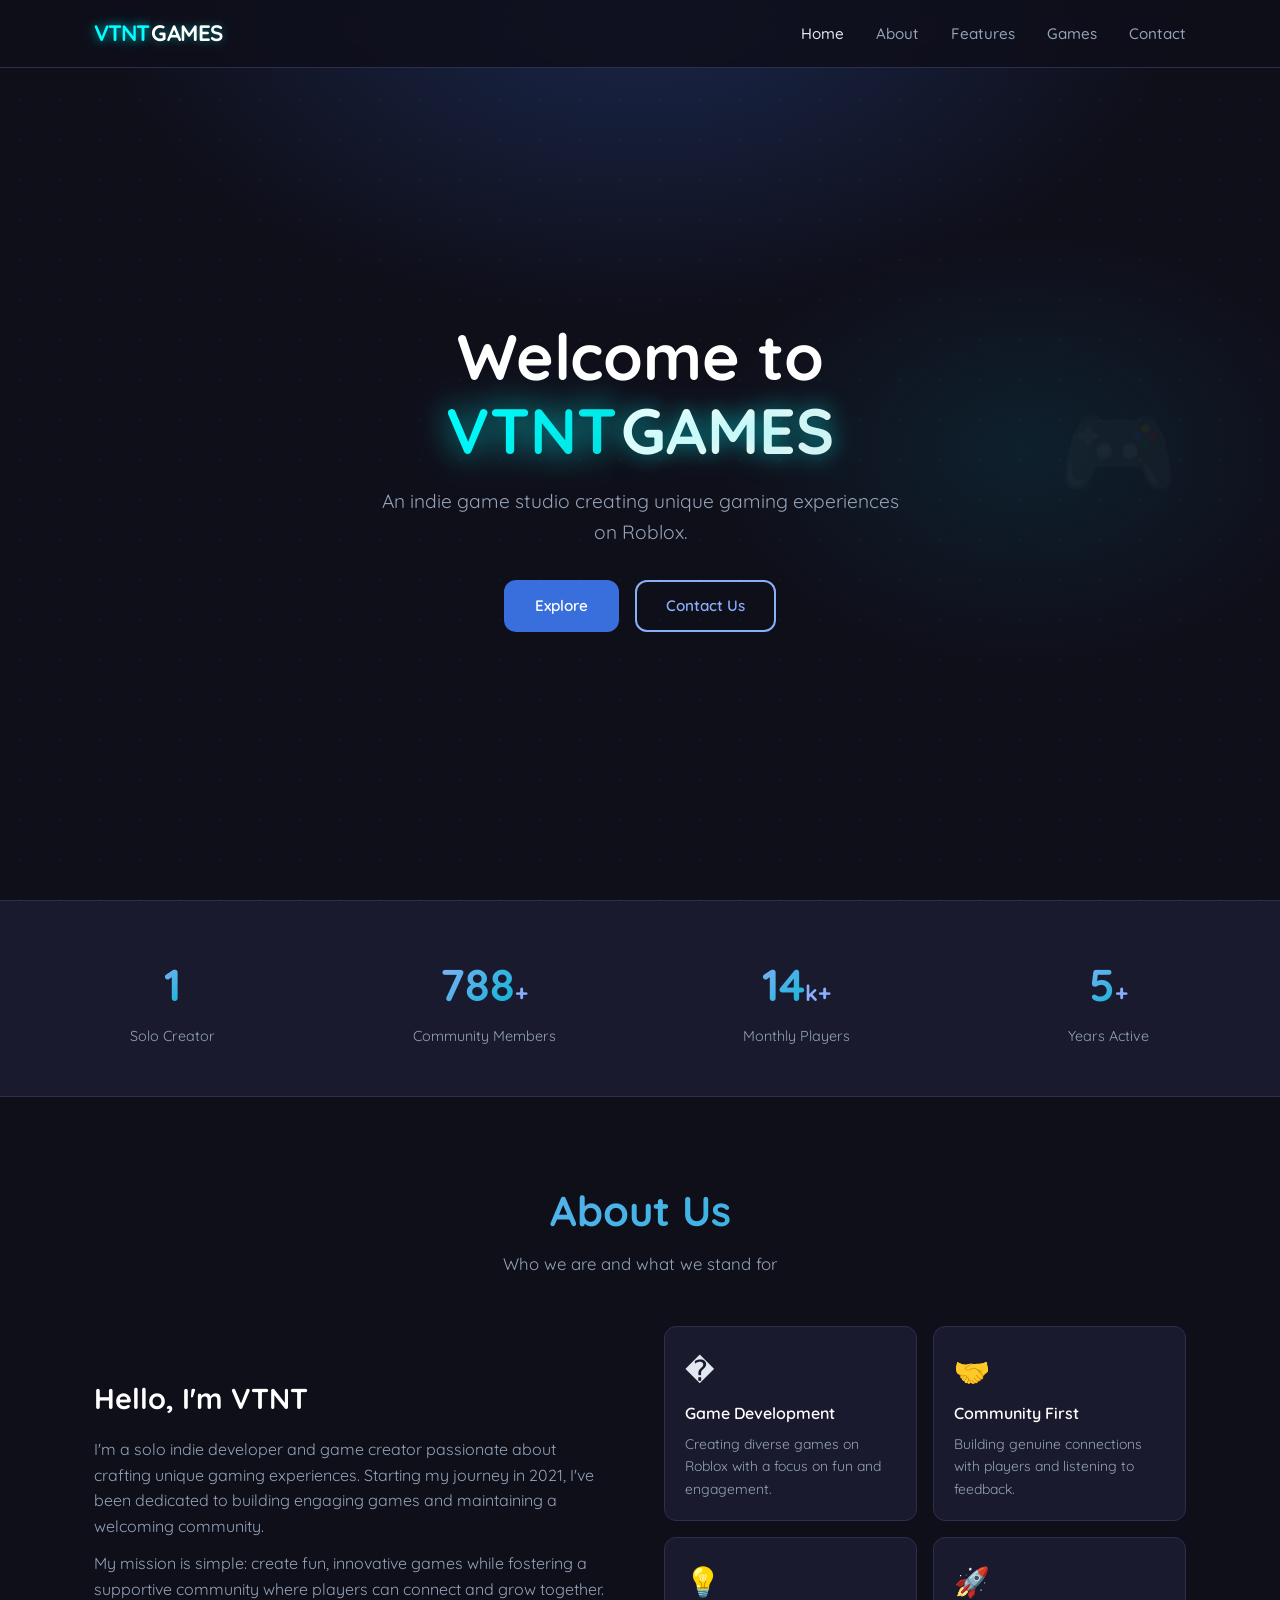
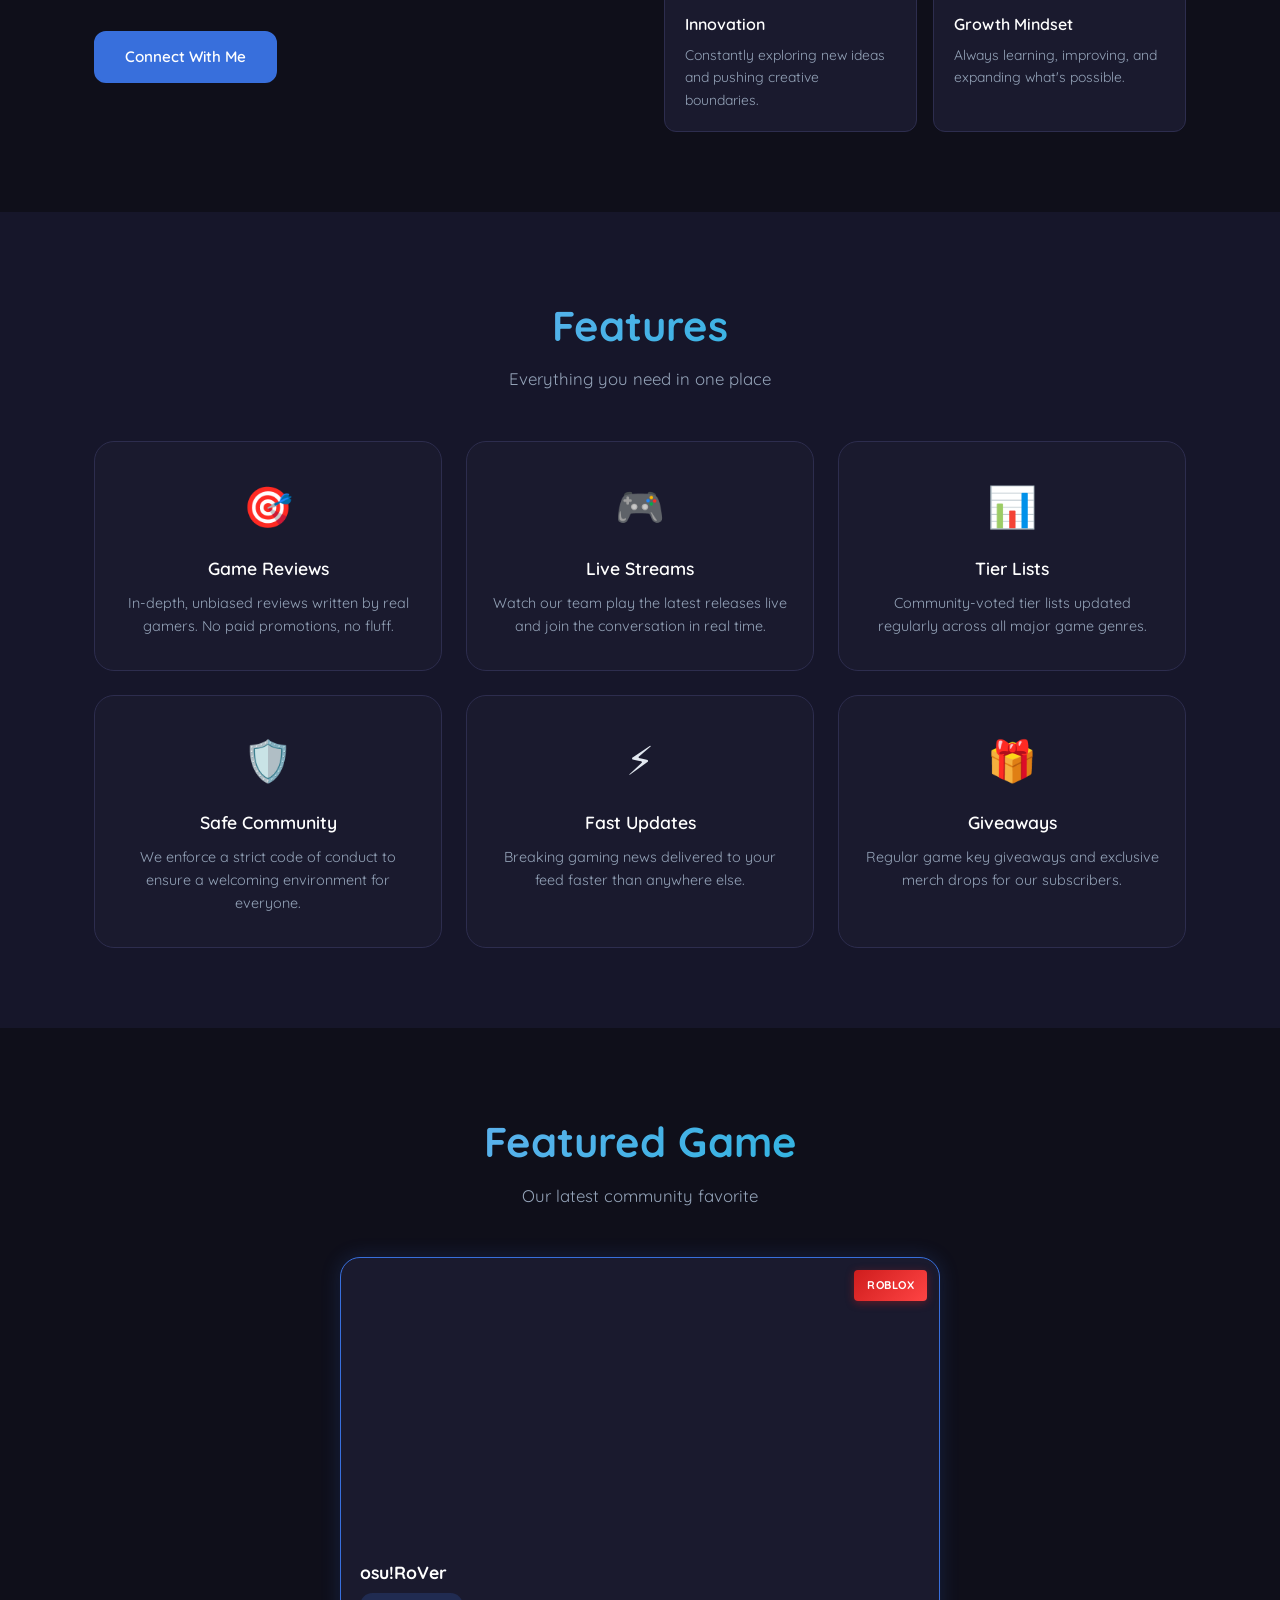
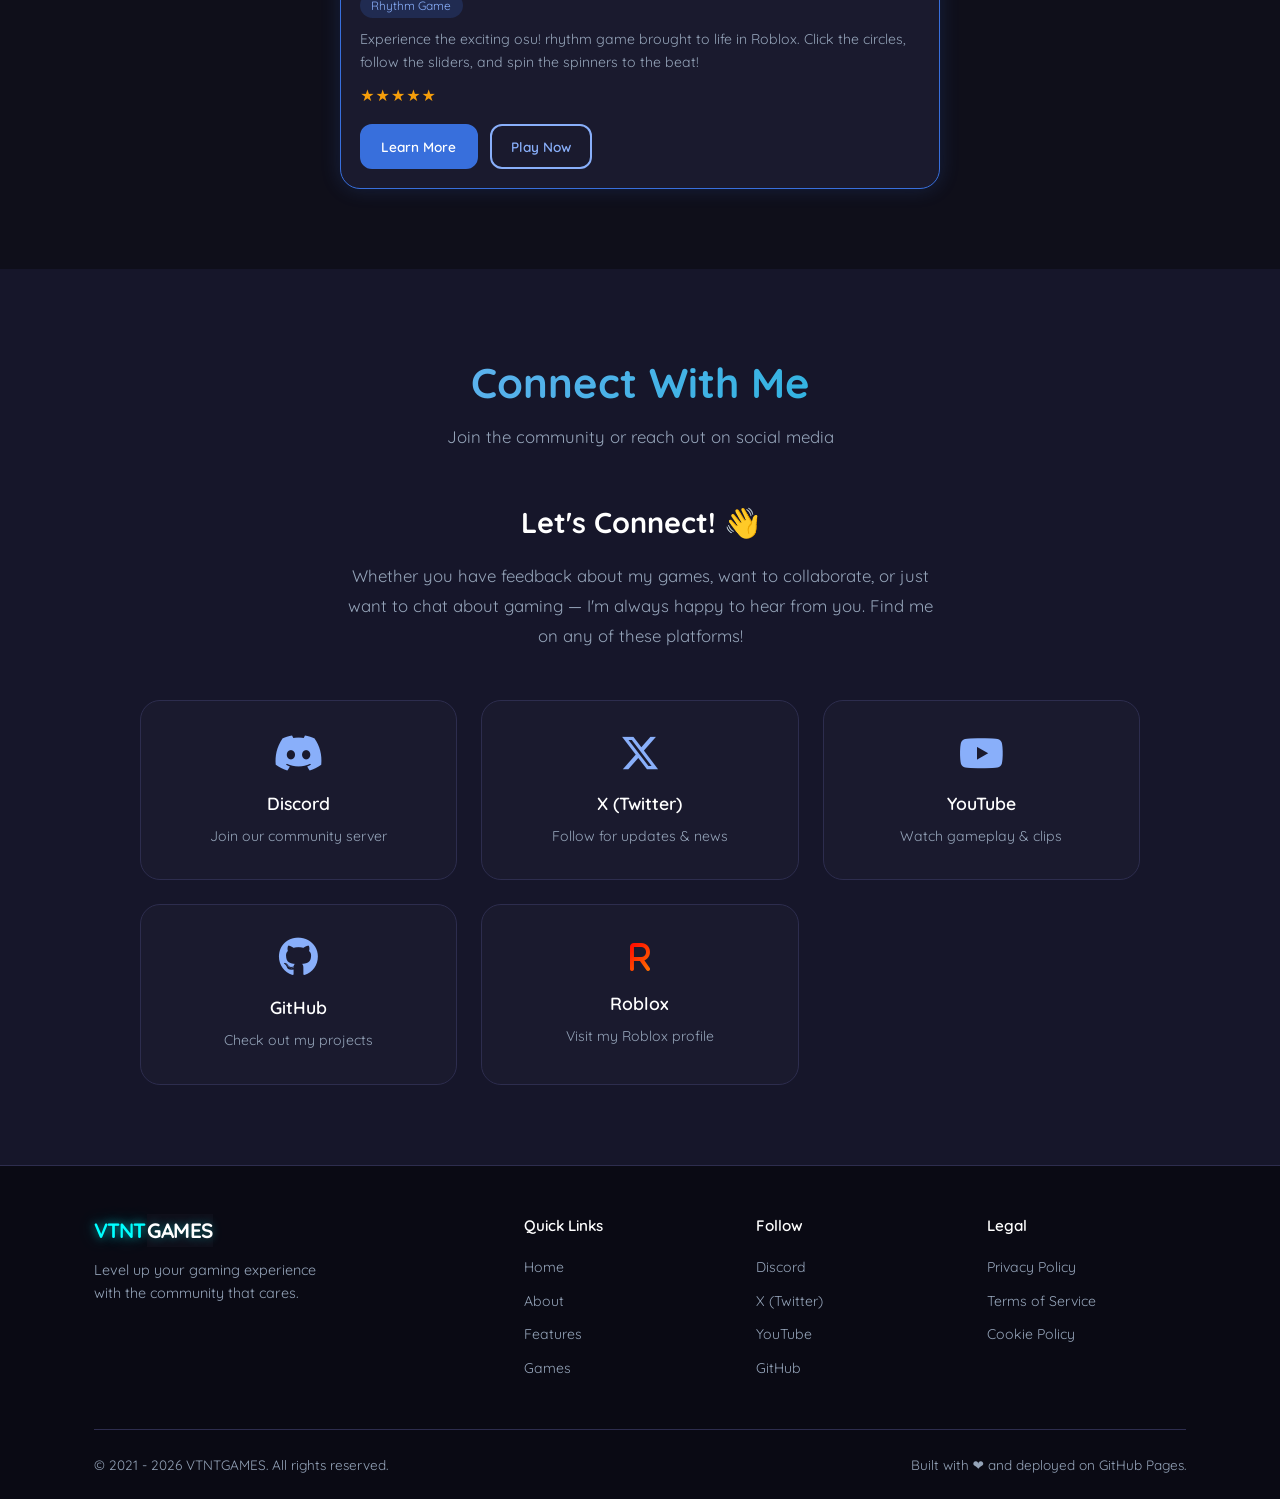
==== commit 751711e7: "Update path" ====
--- a/VtntGames/index.html
+++ b/VtntGames/index.html
@@ -160,7 +160,7 @@
             <p>Experience the exciting osu! rhythm game brought to life in Roblox. Click the circles, follow the sliders, and spin the spinners to the beat!</p>
             <div class="game-rating">★★★★★</div>
             <div class="game-actions">
-              <a href="../VtntGames.html" class="btn btn-primary btn-sm">Learn More</a>
+              <a href="../VtntGames/OsuRoVer" class="btn btn-primary btn-sm">Learn More</a>
               <a href="https://www.roblox.com/games/7216838953/osu-RoVer" target="_blank" rel="noopener noreferrer" class="btn btn-outline btn-sm">Play Now</a>
             </div>
           </div>
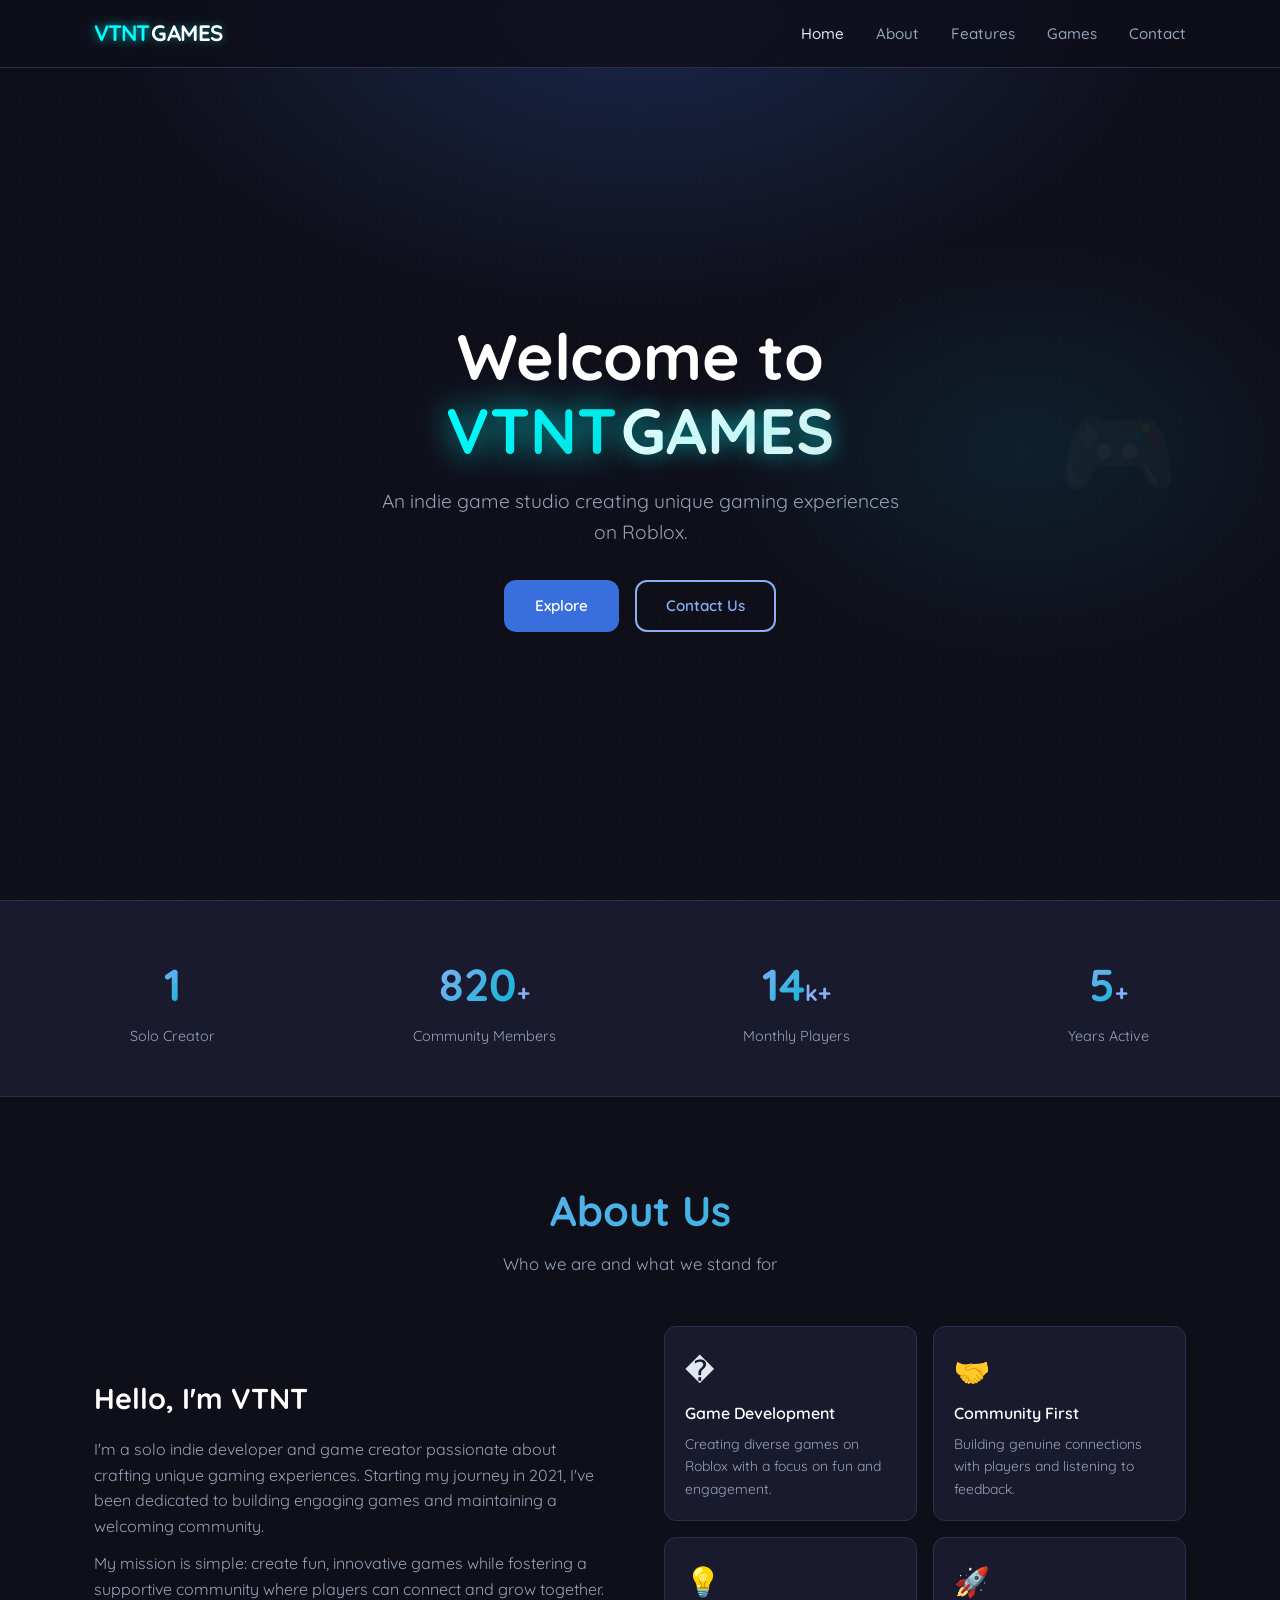
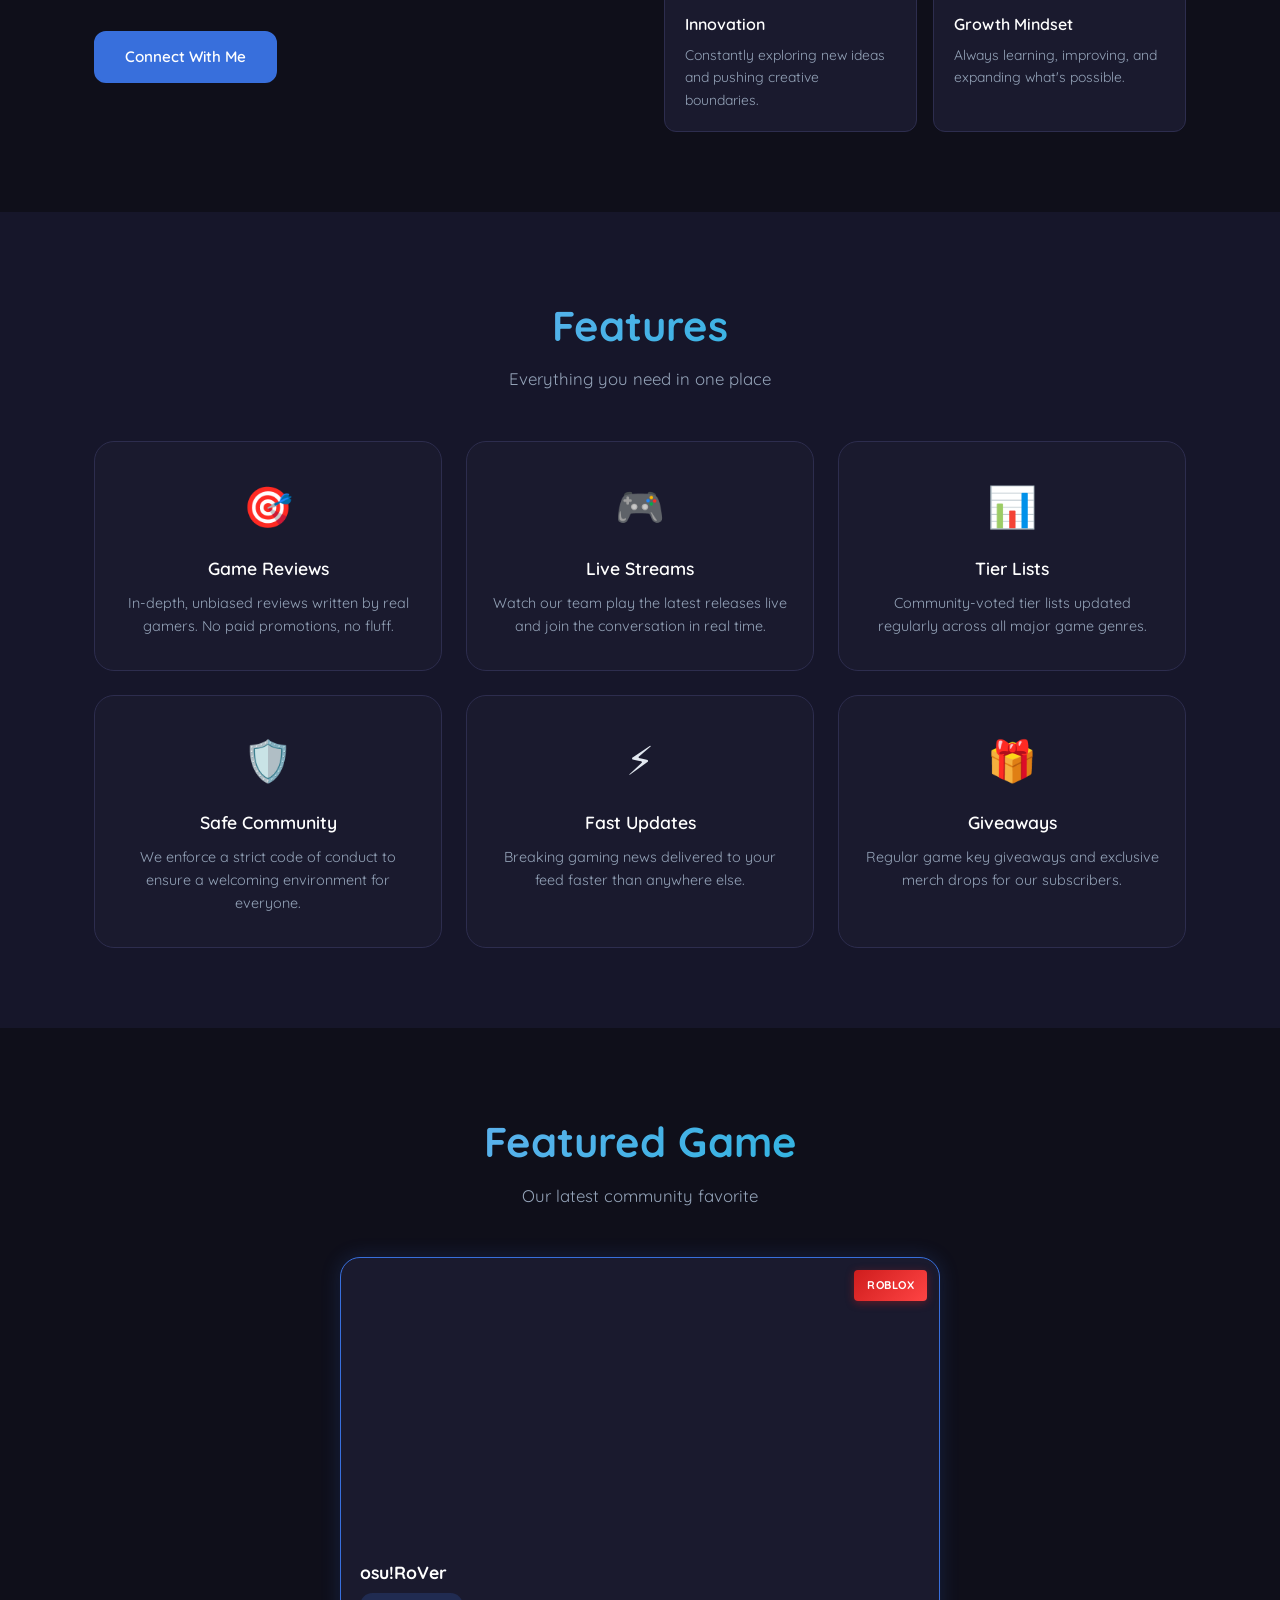
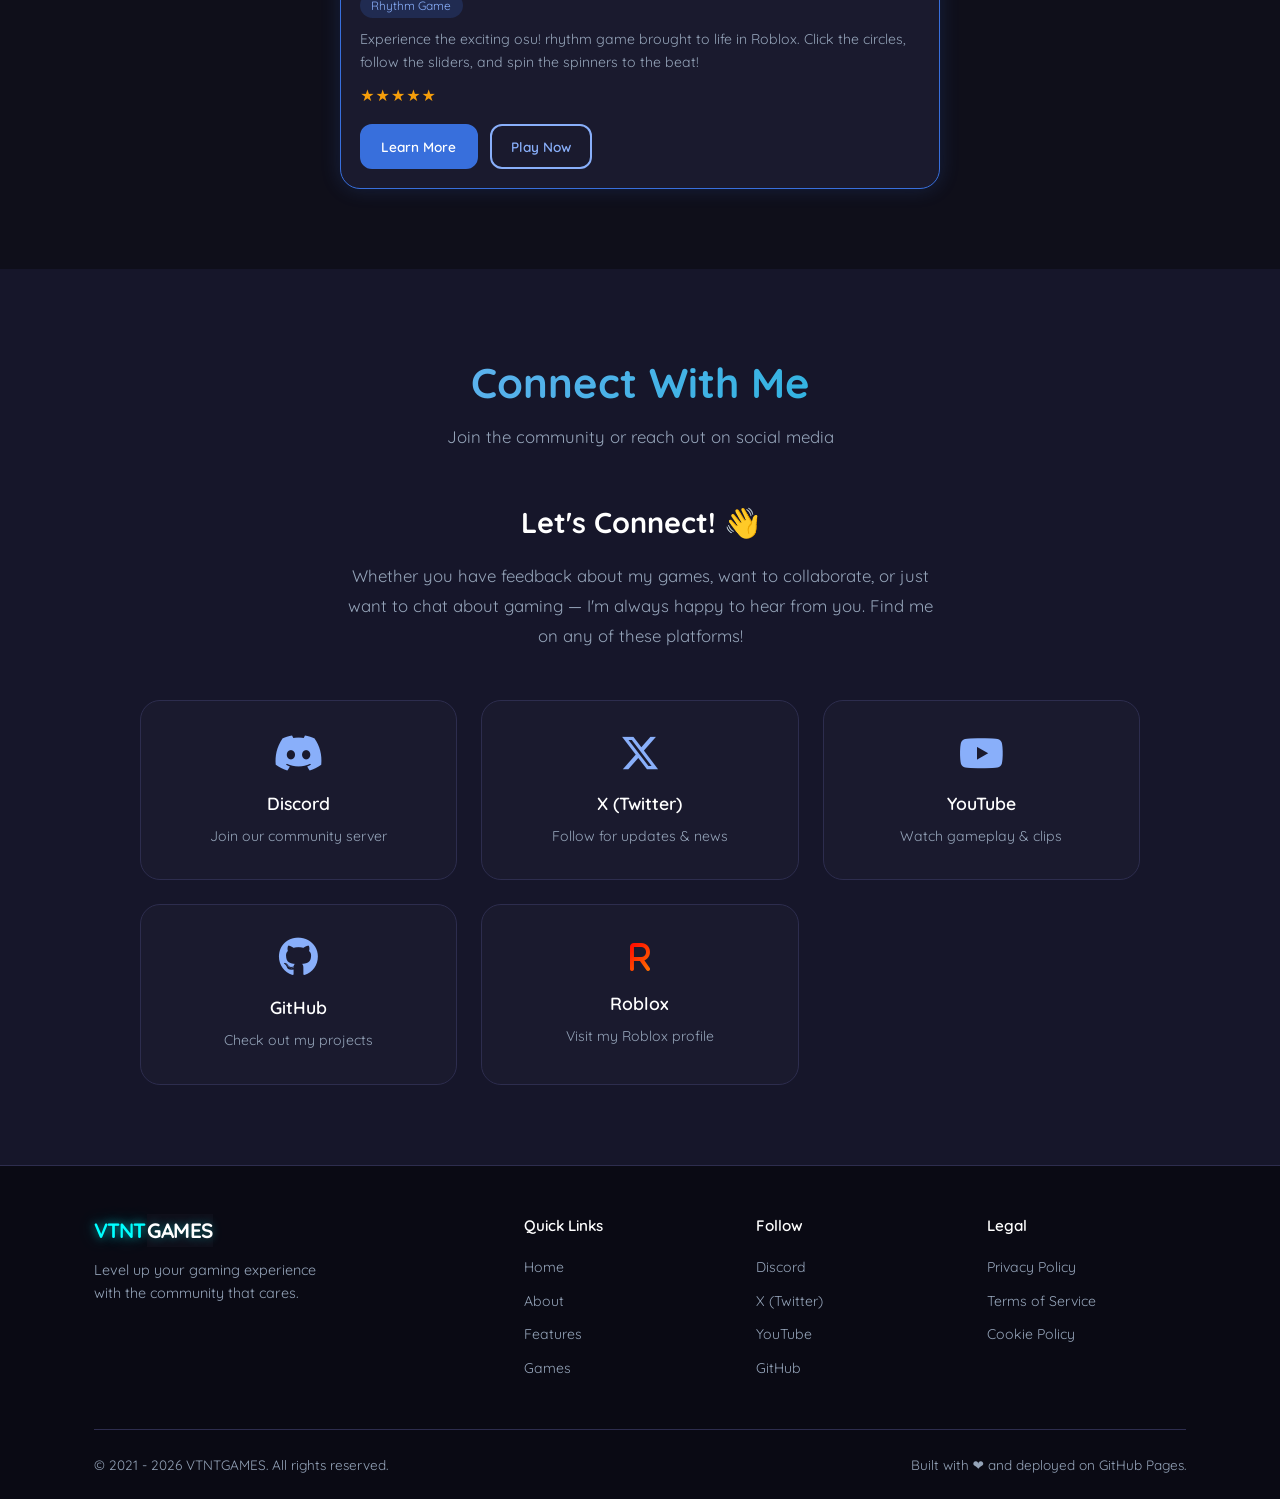
==== commit b21c398b: "Update main index, using one single header/footer only" ====
--- a/VtntGames/index.html
+++ b/VtntGames/index.html
@@ -10,22 +10,7 @@
 </head>
 <body>
 
-  <!-- NAVBAR -->
-  <nav class="navbar" id="navbar">
-    <div class="nav-container">
-      <a href="#" class="nav-logo"><span class="vtnt">VTNT</span><span class="games">GAMES</span></a>
-      <button class="nav-toggle" id="navToggle" aria-label="Toggle navigation">
-        <span></span><span></span><span></span>
-      </button>
-      <ul class="nav-links" id="navLinks">
-        <li><a href="#home">Home</a></li>
-        <li><a href="#about">About</a></li>
-        <li><a href="#features">Features</a></li>
-        <li><a href="#games">Games</a></li>
-        <li><a href="#contact">Contact</a></li>
-      </ul>
-    </div>
-  </nav>
+  <div id="navbar-placeholder"></div>
 
   <!-- HERO -->
   <section class="hero" id="home">
@@ -212,51 +197,9 @@
     </div>
   </section>
 
-  <!-- FOOTER -->
-  <footer class="footer">
-    <div class="container">
-      <div class="footer-grid">
-        <div class="footer-brand">
-          <a href="#" class="nav-logo"><span class="vtnt">VTNT</span><span class="games">GAMES</span></a>
-          <p>Level up your gaming experience with the community that cares.</p>
-        </div>
-        <div class="footer-links">
-          <h4>Quick Links</h4>
-          <ul>
-            <li><a href="#home">Home</a></li>
-            <li><a href="#about">About</a></li>
-            <li><a href="#features">Features</a></li>
-            <li><a href="#games">Games</a></li>
-          </ul>
-        </div>
-        <div class="footer-links">
-          <h4>Follow</h4>
-          <ul>
-            <li><a href="https://discord.gg/hKGx3wjv8B" target="_blank" rel="noopener noreferrer">Discord</a></li>
-            <li><a href="https://x.com/VtntGaming" target="_blank" rel="noopener noreferrer">X (Twitter)</a></li>
-            <li><a href="https://www.youtube.com/@vtntgaming" target="_blank" rel="noopener noreferrer">YouTube</a></li>
-            <li><a href="https://github.com/VtntGaming" target="_blank" rel="noopener noreferrer">GitHub</a></li>
-          </ul>
-        </div>
-        <div class="footer-links">
-          <h4>Legal</h4>
-          <ul>
-            <li><a href="#">Privacy Policy</a></li>
-            <li><a href="#">Terms of Service</a></li>
-            <li><a href="#">Cookie Policy</a></li>
-          </ul>
-        </div>
-      </div>
-      <div class="footer-bottom">
-        <p>&copy; 2021 - 2026 VTNTGAMES. All rights reserved.</p>
-        <p>Built with ❤️ and deployed on GitHub Pages.</p>
-      </div>
-    </div>
-  </footer>
-
-  <!-- BACK TO TOP -->
-  <button class="back-to-top" id="backToTop" aria-label="Back to top">↑</button>
-
+  <div id="footer-placeholder"></div>
+
+  <script src="../components.js"></script>
   <script src="../script.js"></script>
 </body>
 </html>
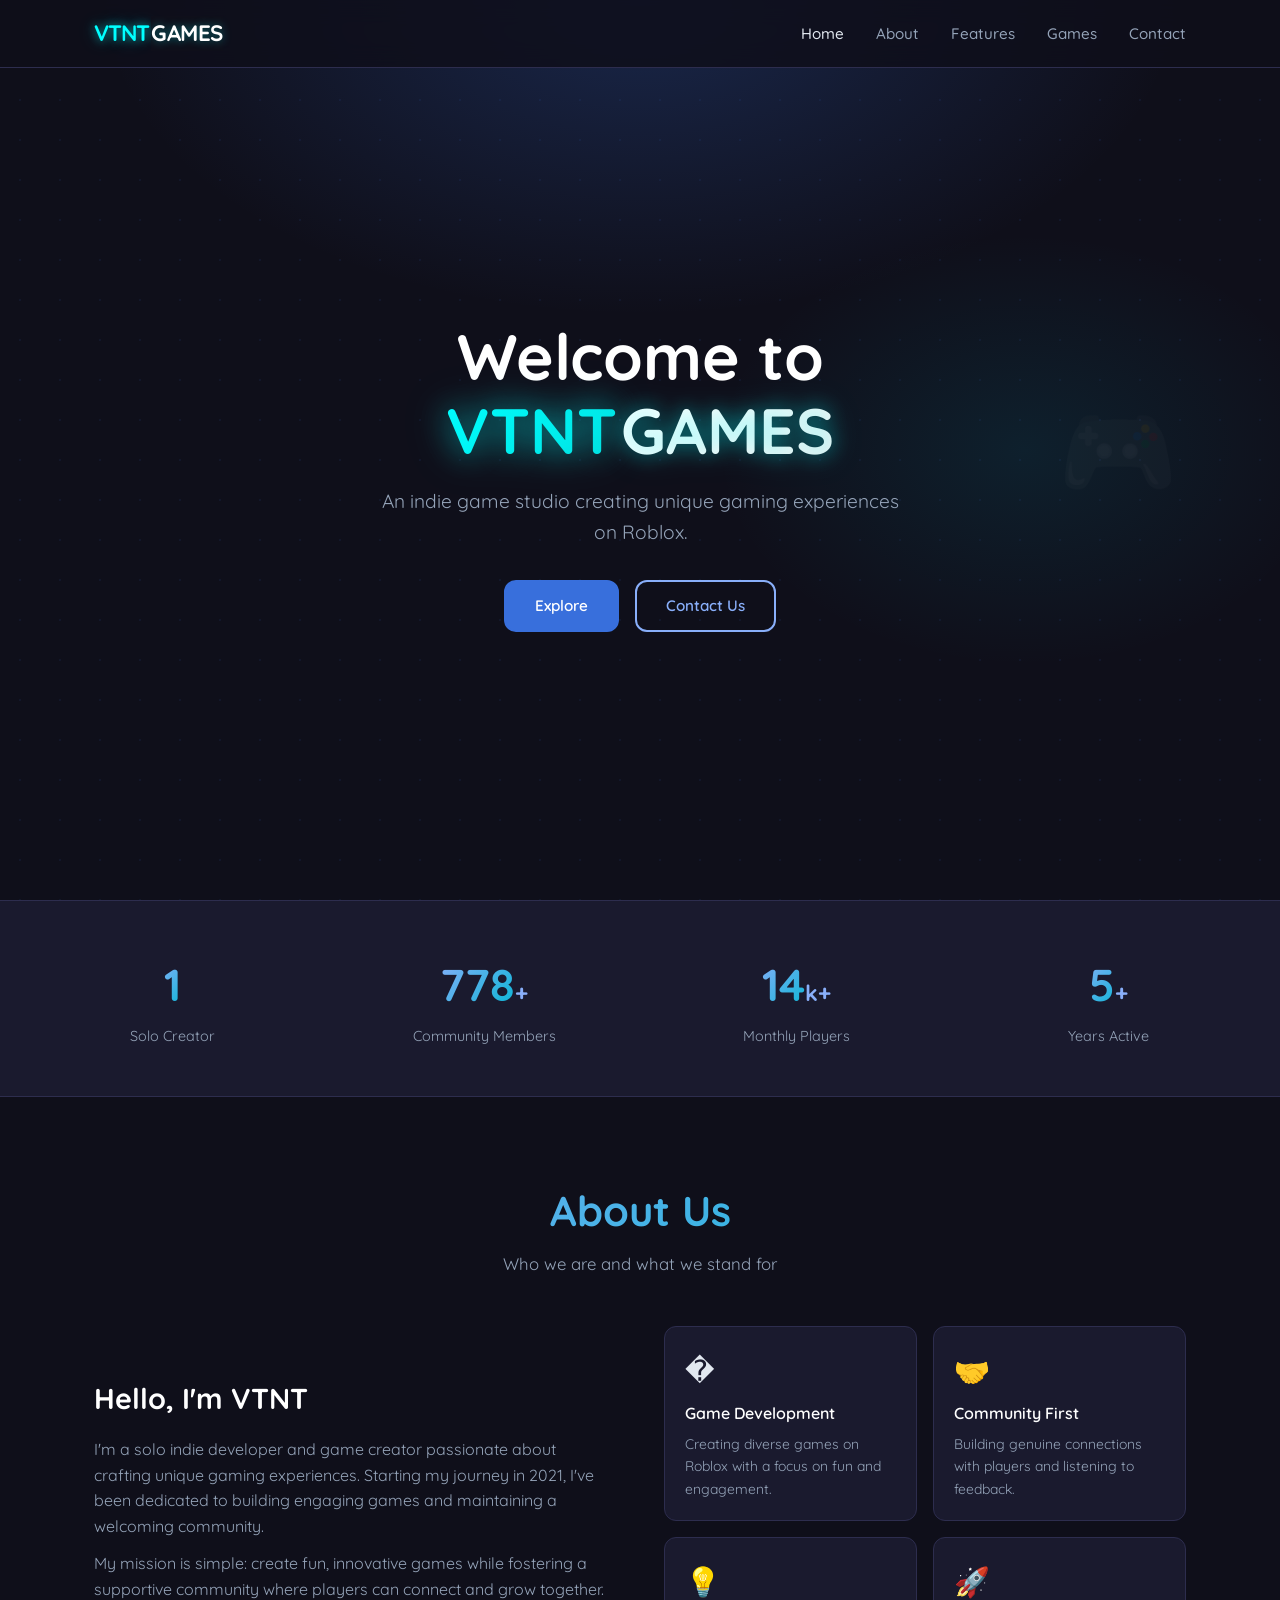
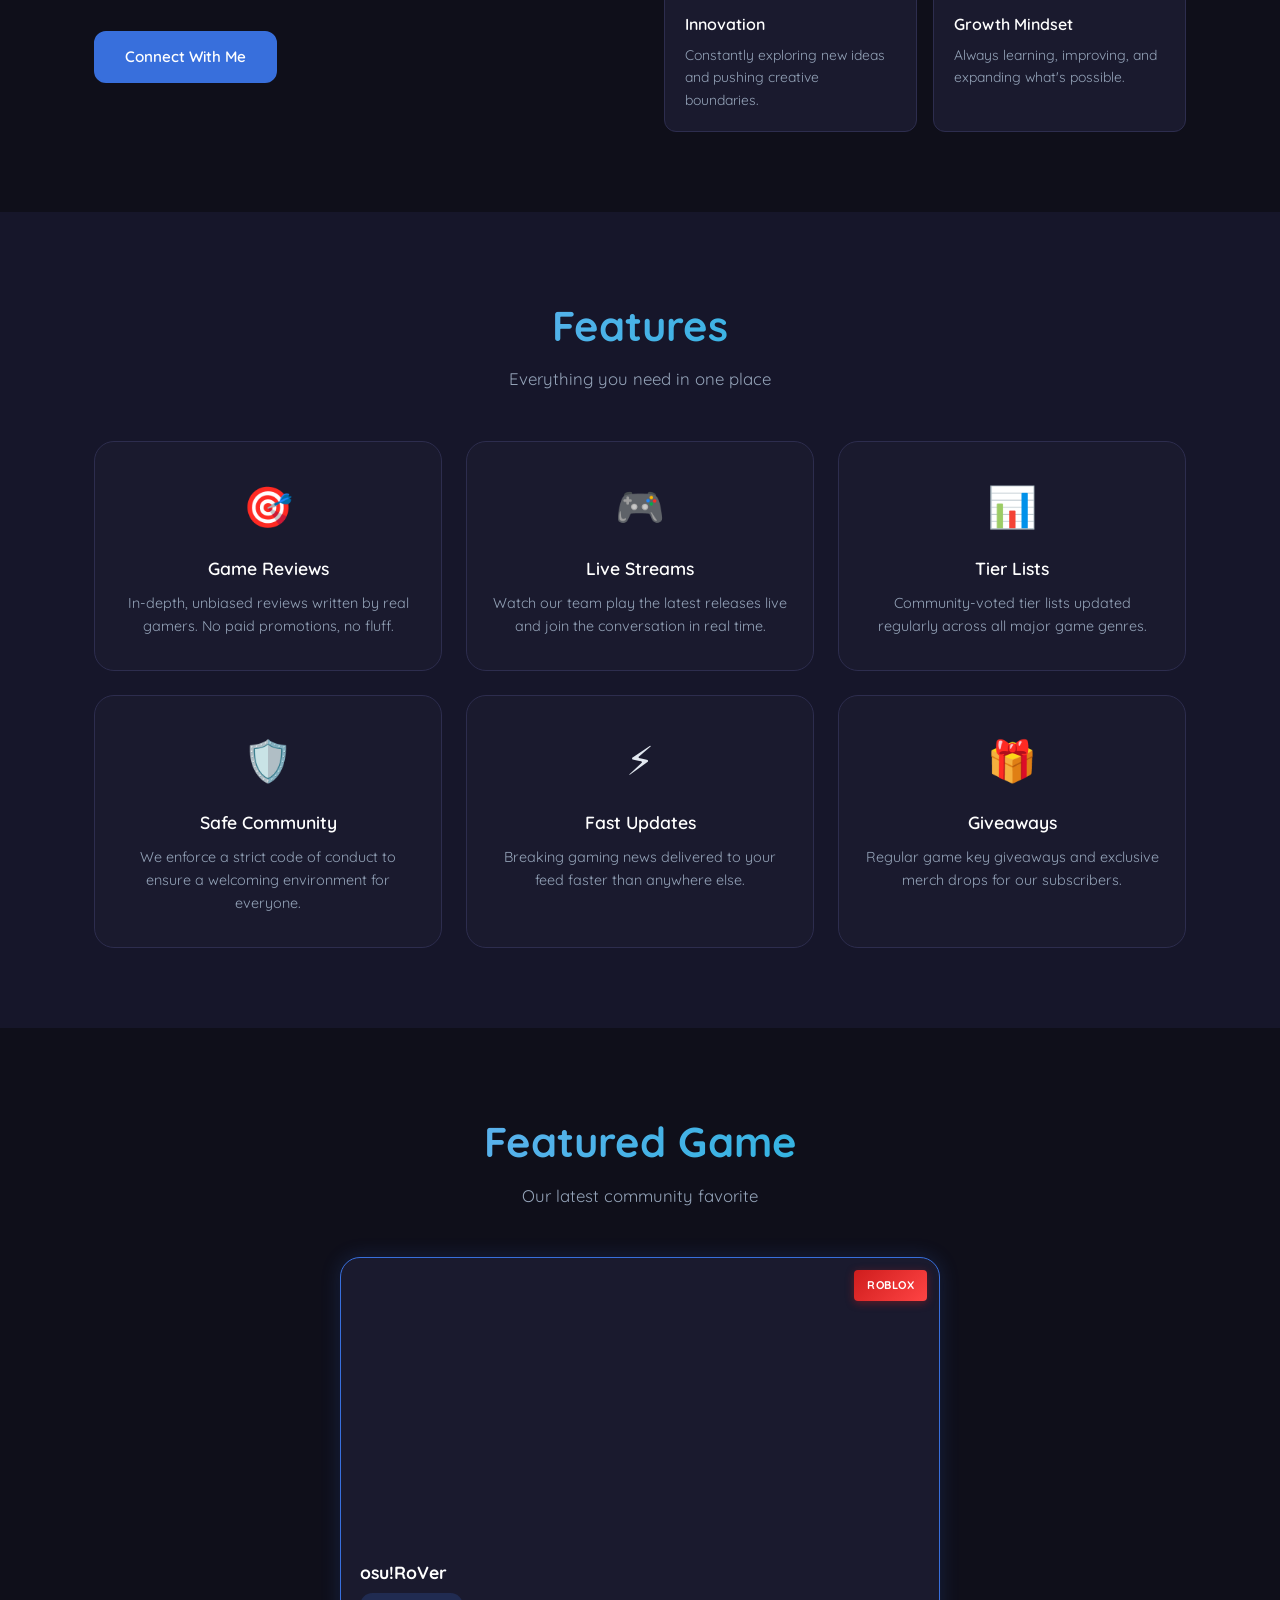
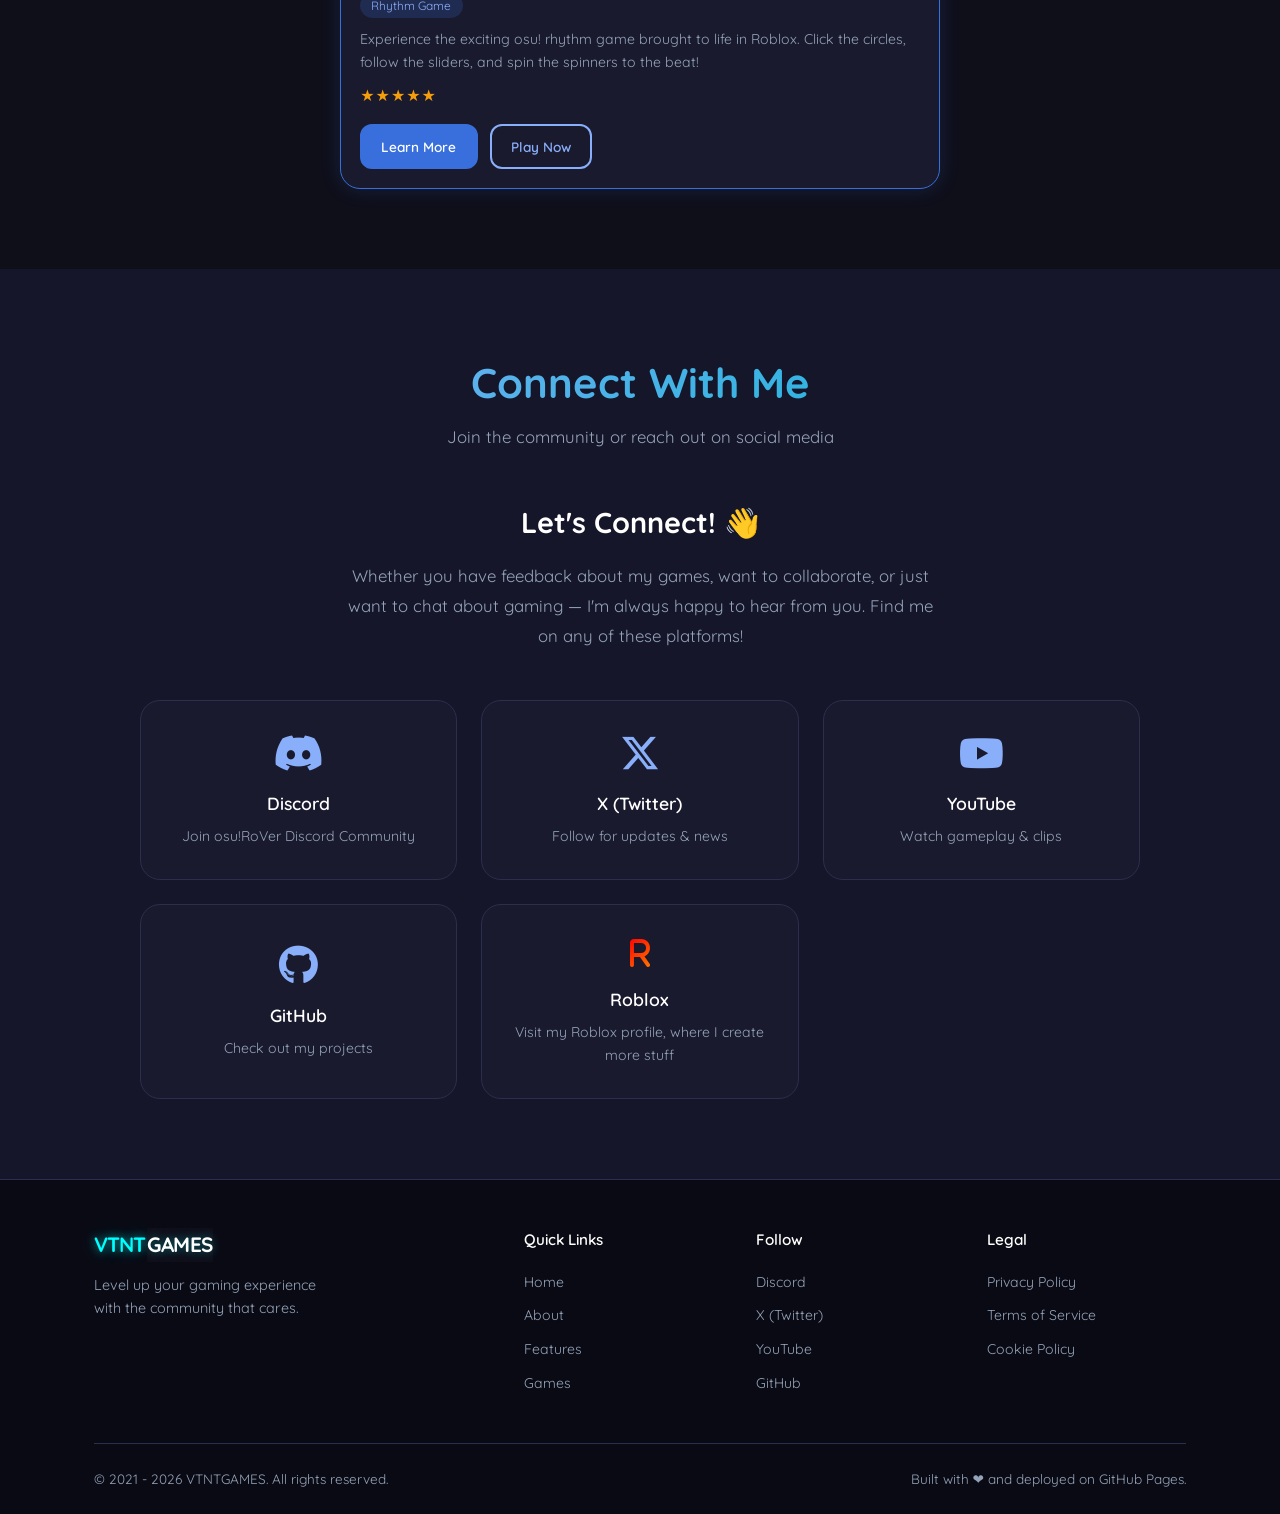
==== commit 1d6d99ab: "Update descriptions" ====
--- a/VtntGames/index.html
+++ b/VtntGames/index.html
@@ -170,7 +170,7 @@
           <a href="https://discord.gg/hKGx3wjv8B" target="_blank" rel="noopener noreferrer" class="social-card">
             <i class="fab fa-discord"></i>
             <h4>Discord</h4>
-            <p>Join our community server</p>
+            <p>Join osu!RoVer Discord Community</p>
           </a>
           <a href="https://x.com/VtntGaming" target="_blank" rel="noopener noreferrer" class="social-card">
             <i class="fab fa-x-twitter"></i>
@@ -190,7 +190,7 @@
           <a href="https://www.roblox.com/users/1241445502/profile" target="_blank" rel="noopener noreferrer" class="social-card">
             <i class="fab fa-roblox" style="background: linear-gradient(135deg, #ff0000, #ff7700); -webkit-background-clip: text; -webkit-text-fill-color: transparent; font-size: 2rem;">R</i>
             <h4>Roblox</h4>
-            <p>Visit my Roblox profile</p>
+            <p>Visit my Roblox profile, where I create more stuff</p>
           </a>
         </div>
       </div>
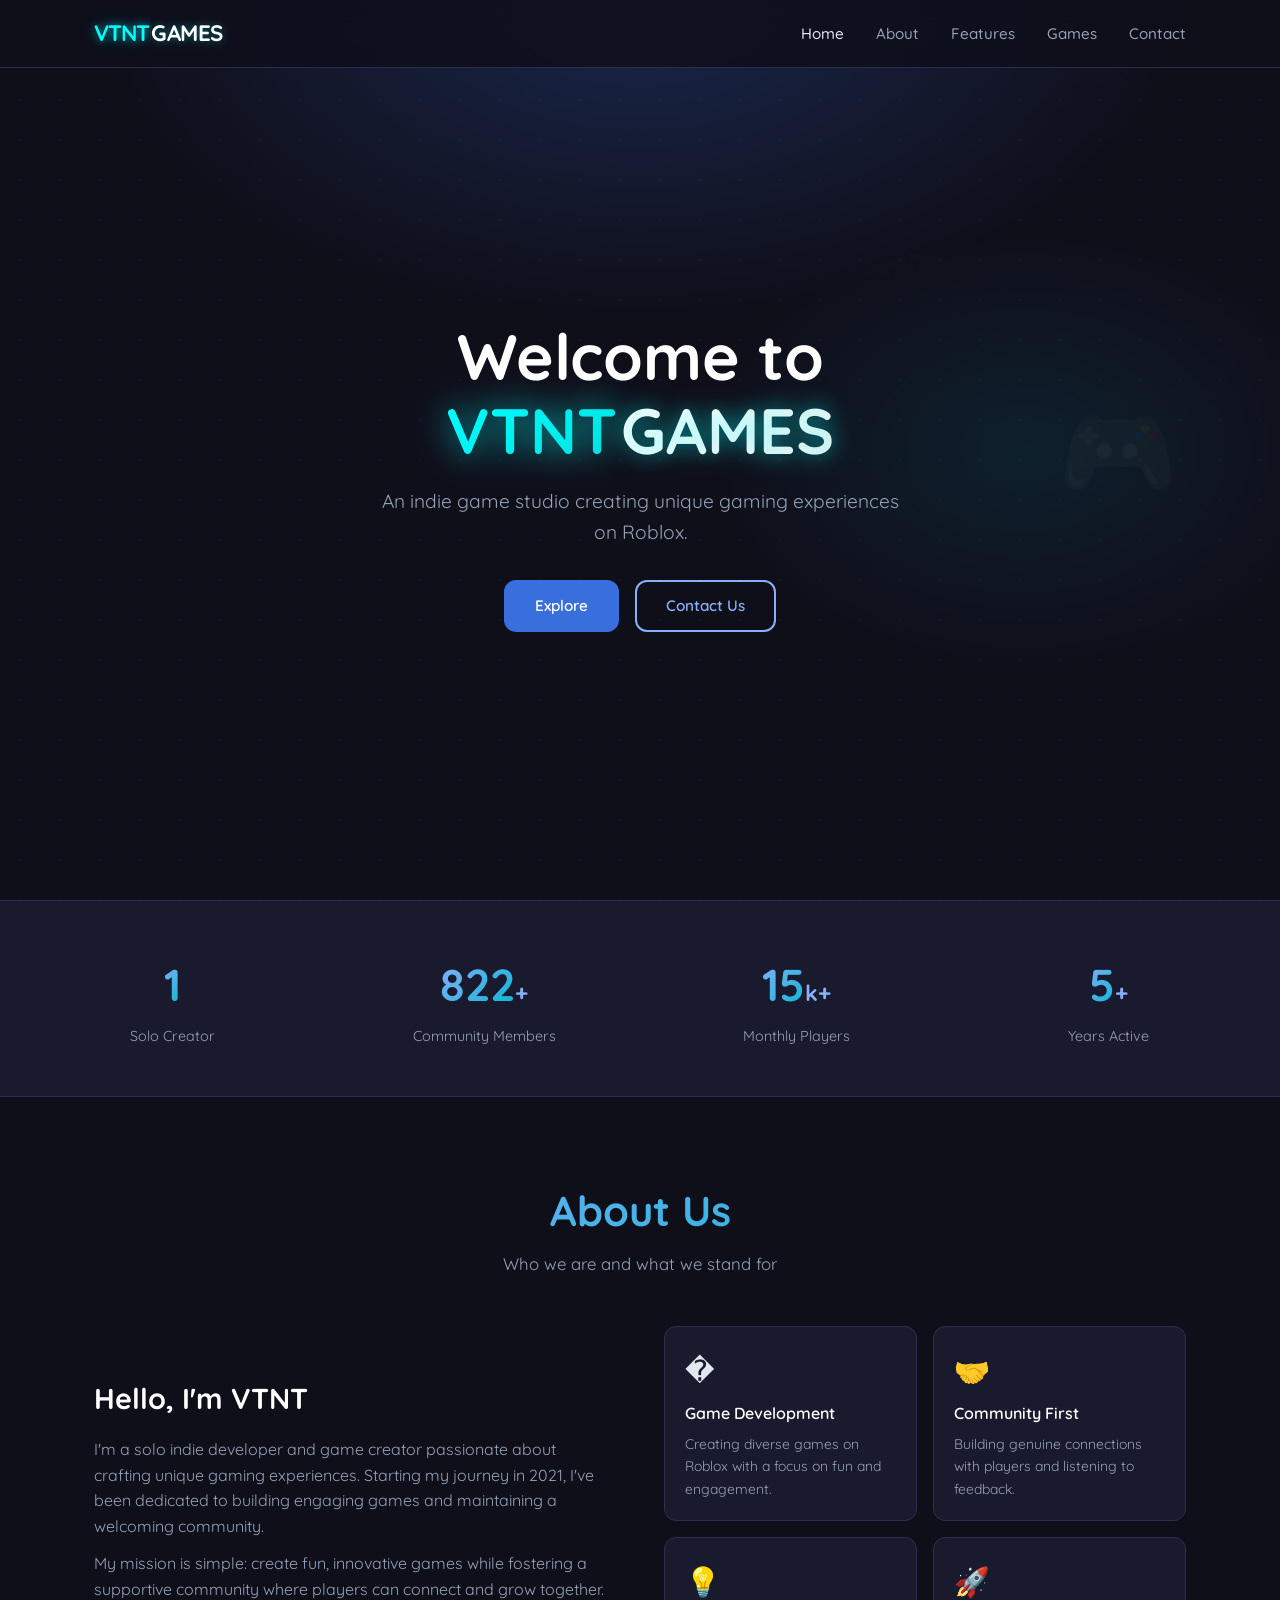
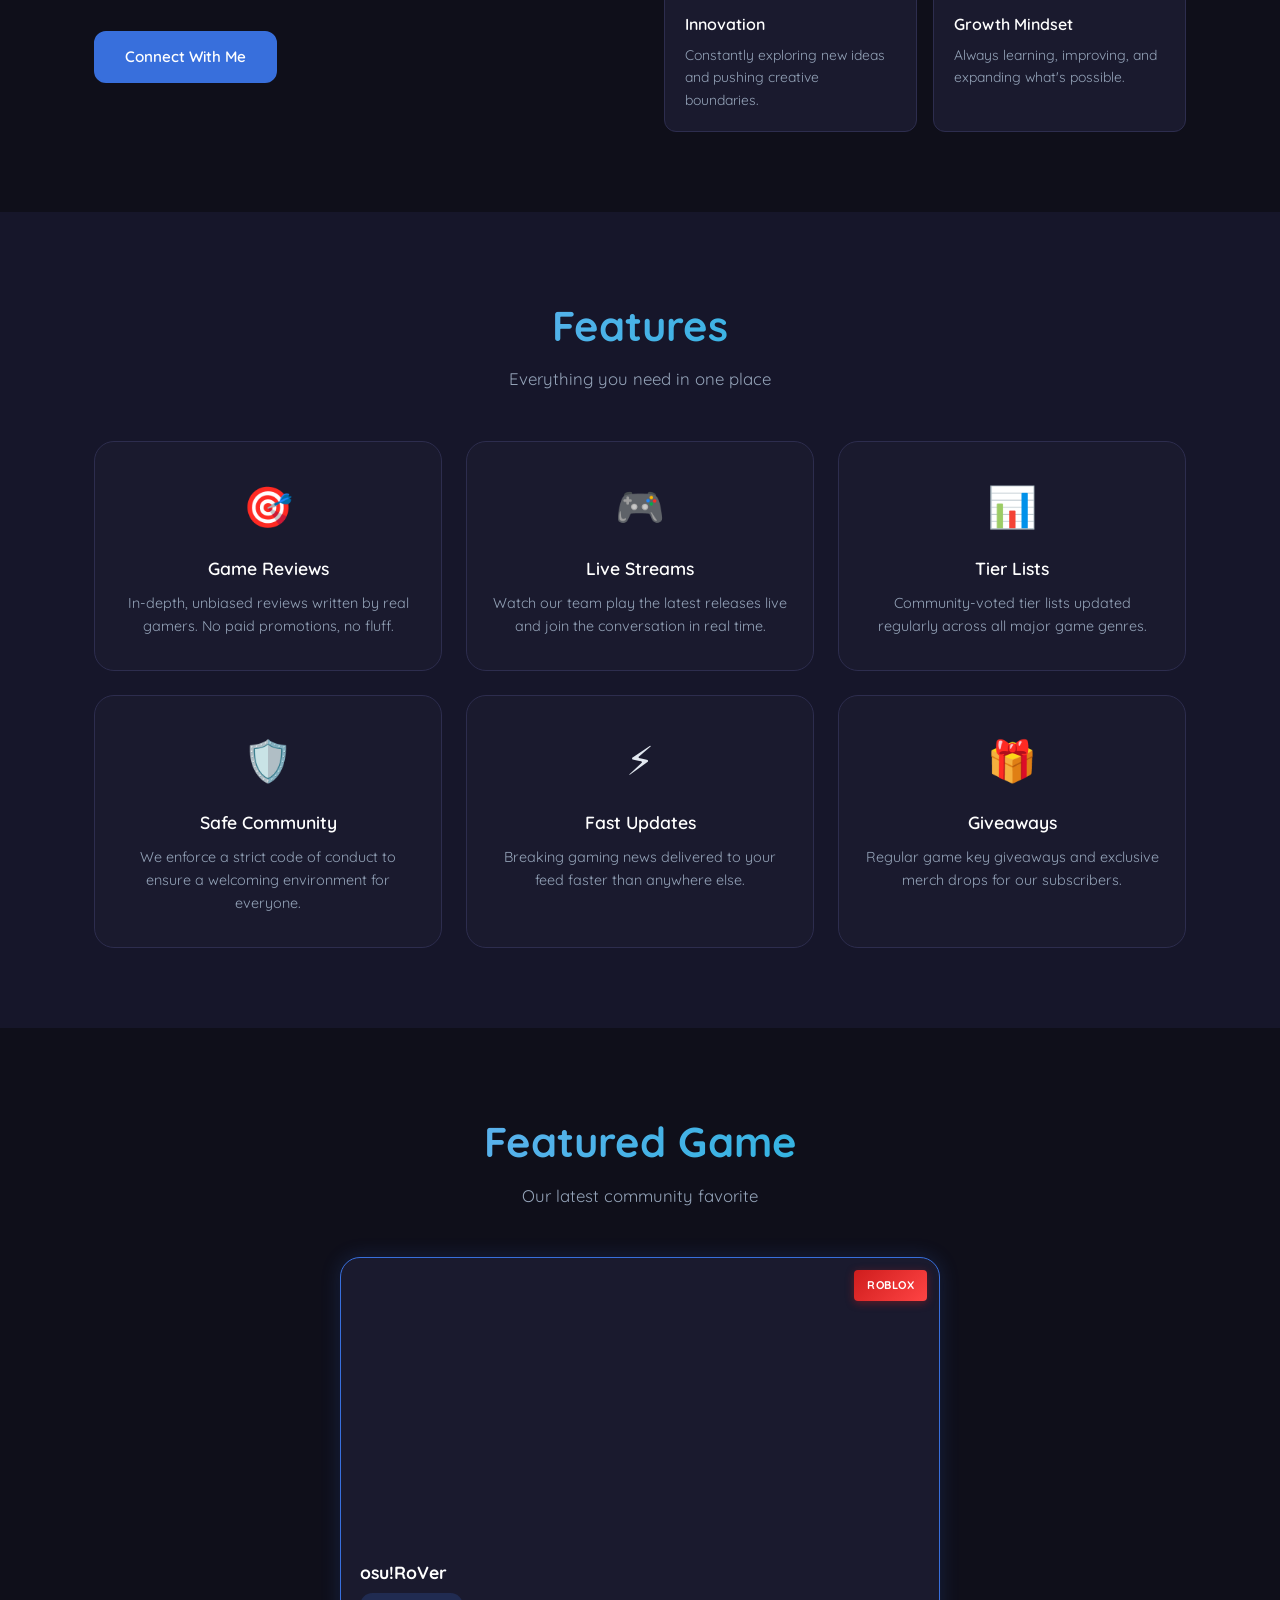
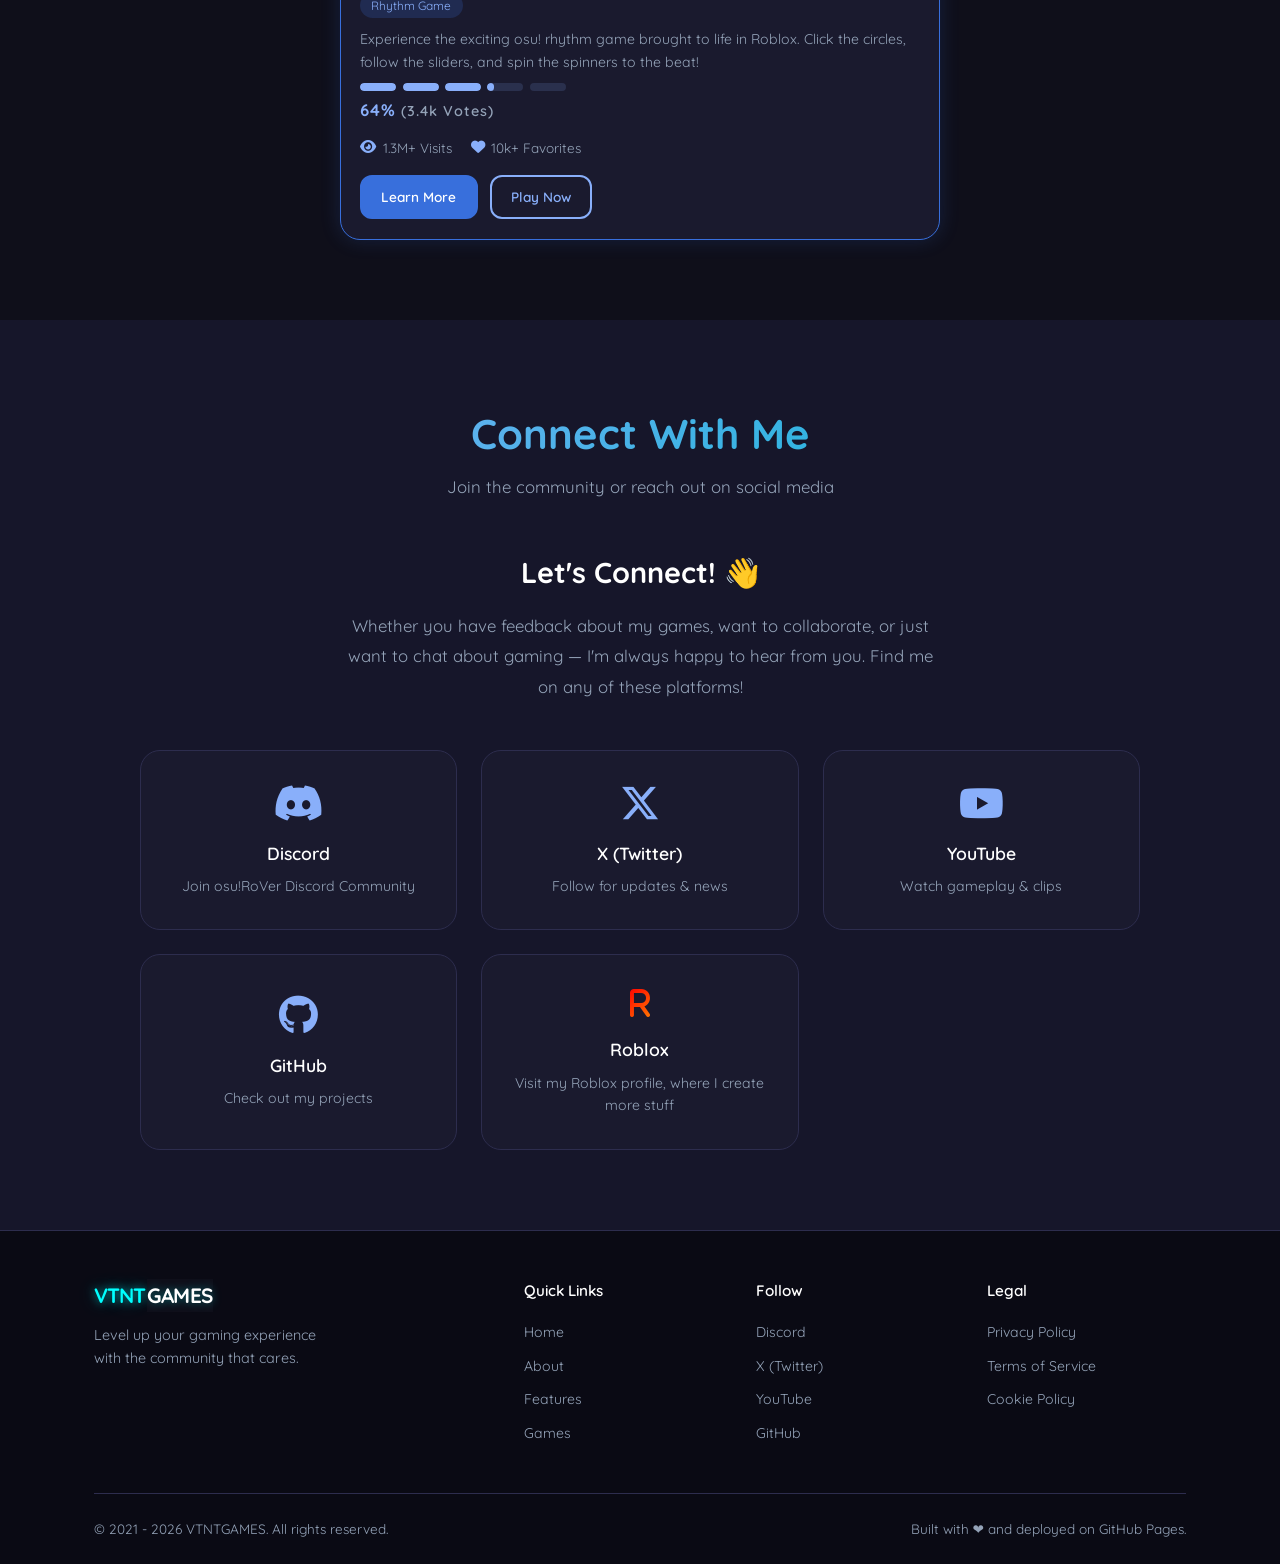
==== commit bb5b3404: "Replace star rating with bars" ====
--- a/VtntGames/index.html
+++ b/VtntGames/index.html
@@ -143,7 +143,26 @@
             <h4>osu!RoVer</h4>
             <span class="game-tag">Rhythm Game</span>
             <p>Experience the exciting osu! rhythm game brought to life in Roblox. Click the circles, follow the sliders, and spin the spinners to the beat!</p>
-            <div class="game-rating">★★★★★</div>
+            <div class="game-rating">
+              <div class="rating-bars">
+                <div class="rating-bar"><div class="rating-bar-fill" style="width:100%"></div></div>
+                <div class="rating-bar"><div class="rating-bar-fill" style="width:100%"></div></div>
+                <div class="rating-bar"><div class="rating-bar-fill" style="width:100%"></div></div>
+                <div class="rating-bar"><div class="rating-bar-fill" style="width:19%"></div></div>
+                <div class="rating-bar"><div class="rating-bar-fill" style="width:0%"></div></div>
+              </div>
+              <div class="rating-text"><span class="rating-pct">64%</span> (3.4k Votes)</div>
+            </div>
+            <div class="game-stats">
+              <div class="game-stat-item">
+                <i class="fas fa-eye"></i>
+                <span>1.3M+ Visits</span>
+              </div>
+              <div class="game-stat-item">
+                <i class="fas fa-heart"></i>
+                <span>10k+ Favorites</span>
+              </div>
+            </div>
             <div class="game-actions">
               <a href="../VtntGames/OsuRoVer" class="btn btn-primary btn-sm">Learn More</a>
               <a href="https://www.roblox.com/games/7216838953/osu-RoVer" target="_blank" rel="noopener noreferrer" class="btn btn-outline btn-sm">Play Now</a>
--- a/style.css
+++ b/style.css
@@ -429,6 +429,16 @@
 .game-info p { color: var(--text-muted); font-size: 0.88rem; margin-bottom: 0.6rem; }
 .game-rating { color: #f59e0b; font-size: 1rem; letter-spacing: 1px; margin-bottom: 0.8rem; }
 
+.rating-bars { display: flex; align-items: center; gap: 0.4rem; margin-bottom: 0.4rem; }
+.rating-bar { width: 36px; height: 8px; background: rgba(137, 175, 250, 0.15); border-radius: 4px; overflow: hidden; }
+.rating-bar-fill { height: 100%; background: #89affa; border-radius: 4px; }
+.rating-text { font-size: 0.9rem; color: var(--text-muted); font-weight: 600; margin-bottom: 0.8rem; }
+.rating-text .rating-pct { color: #89affa; font-size: 1.05rem; font-weight: 700; }
+
+.game-stats { display: flex; gap: 1.2rem; margin-bottom: 0.8rem; }
+.game-stat-item { display: flex; align-items: center; gap: 0.4rem; font-size: 0.85rem; color: var(--text-muted); }
+.game-stat-item i { color: #89affa; font-size: 0.9rem; }
+
 .game-actions {
   display: flex;
   gap: 0.75rem;
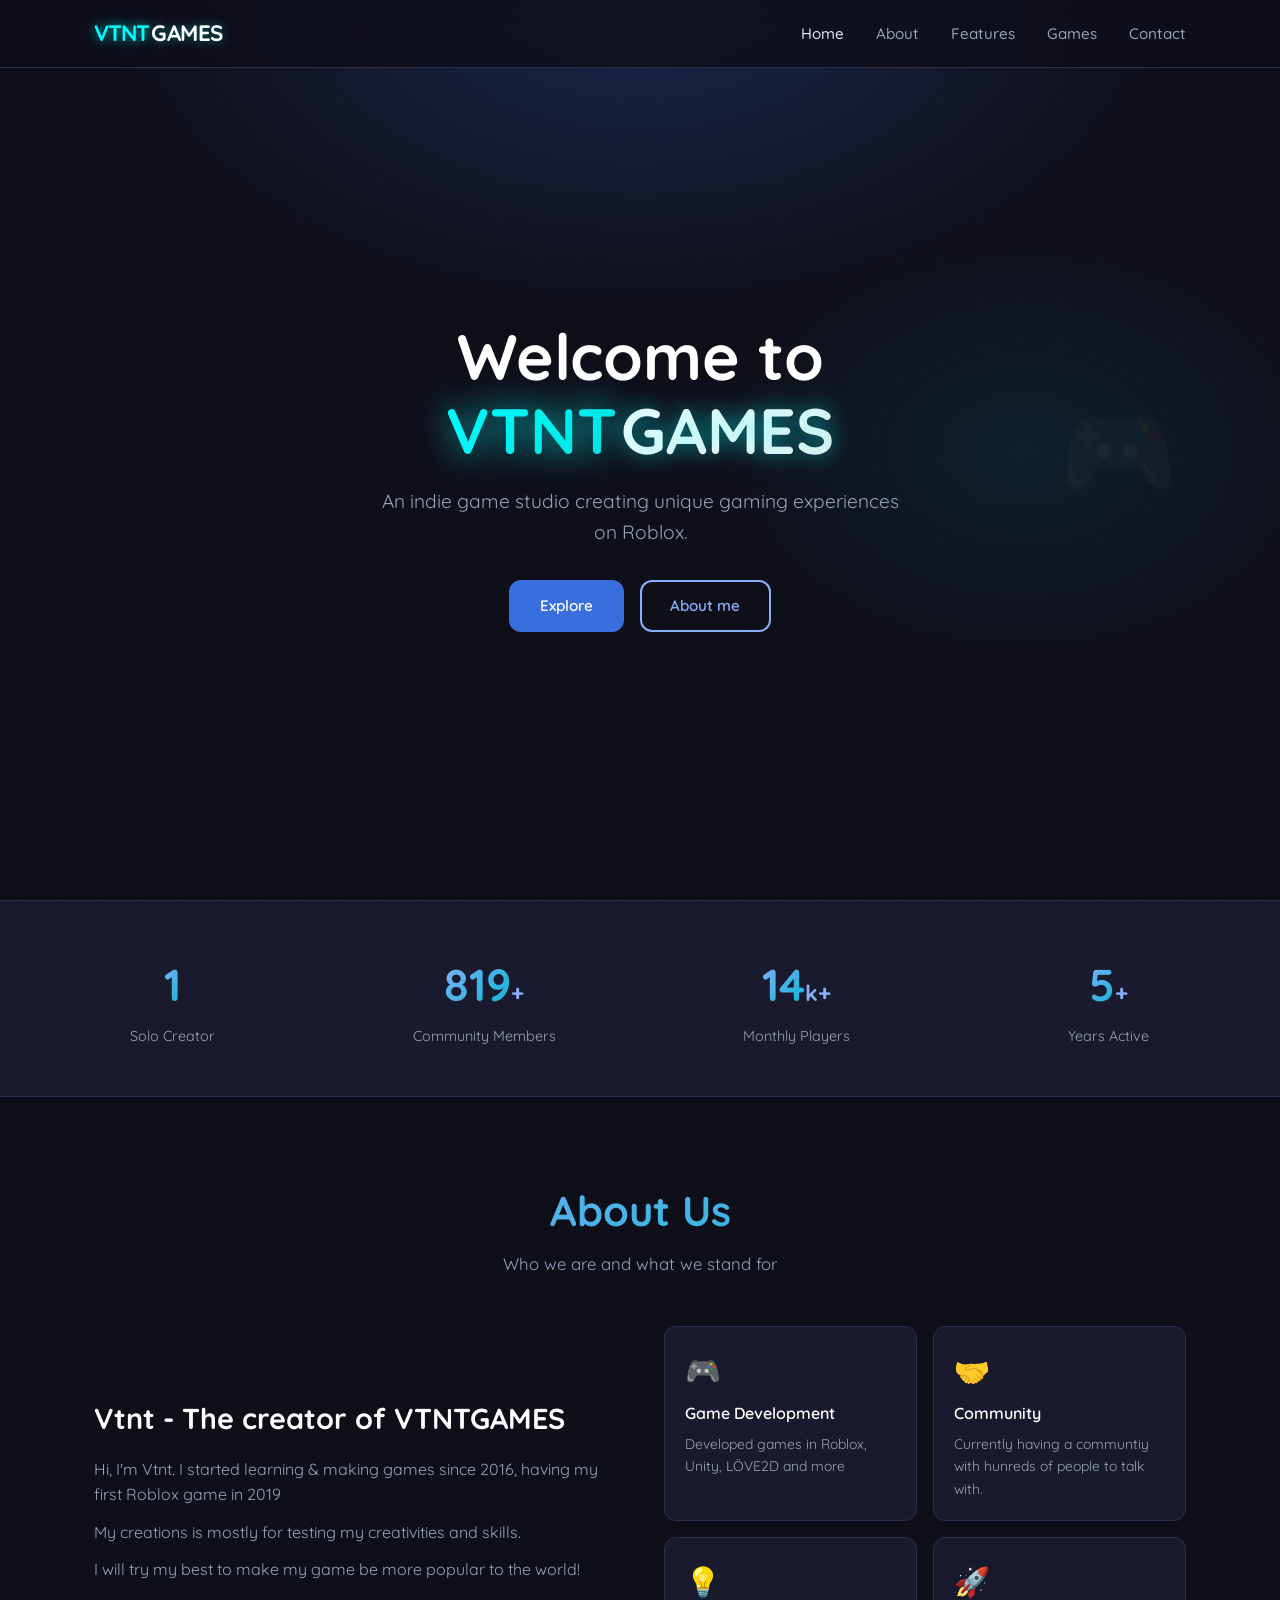
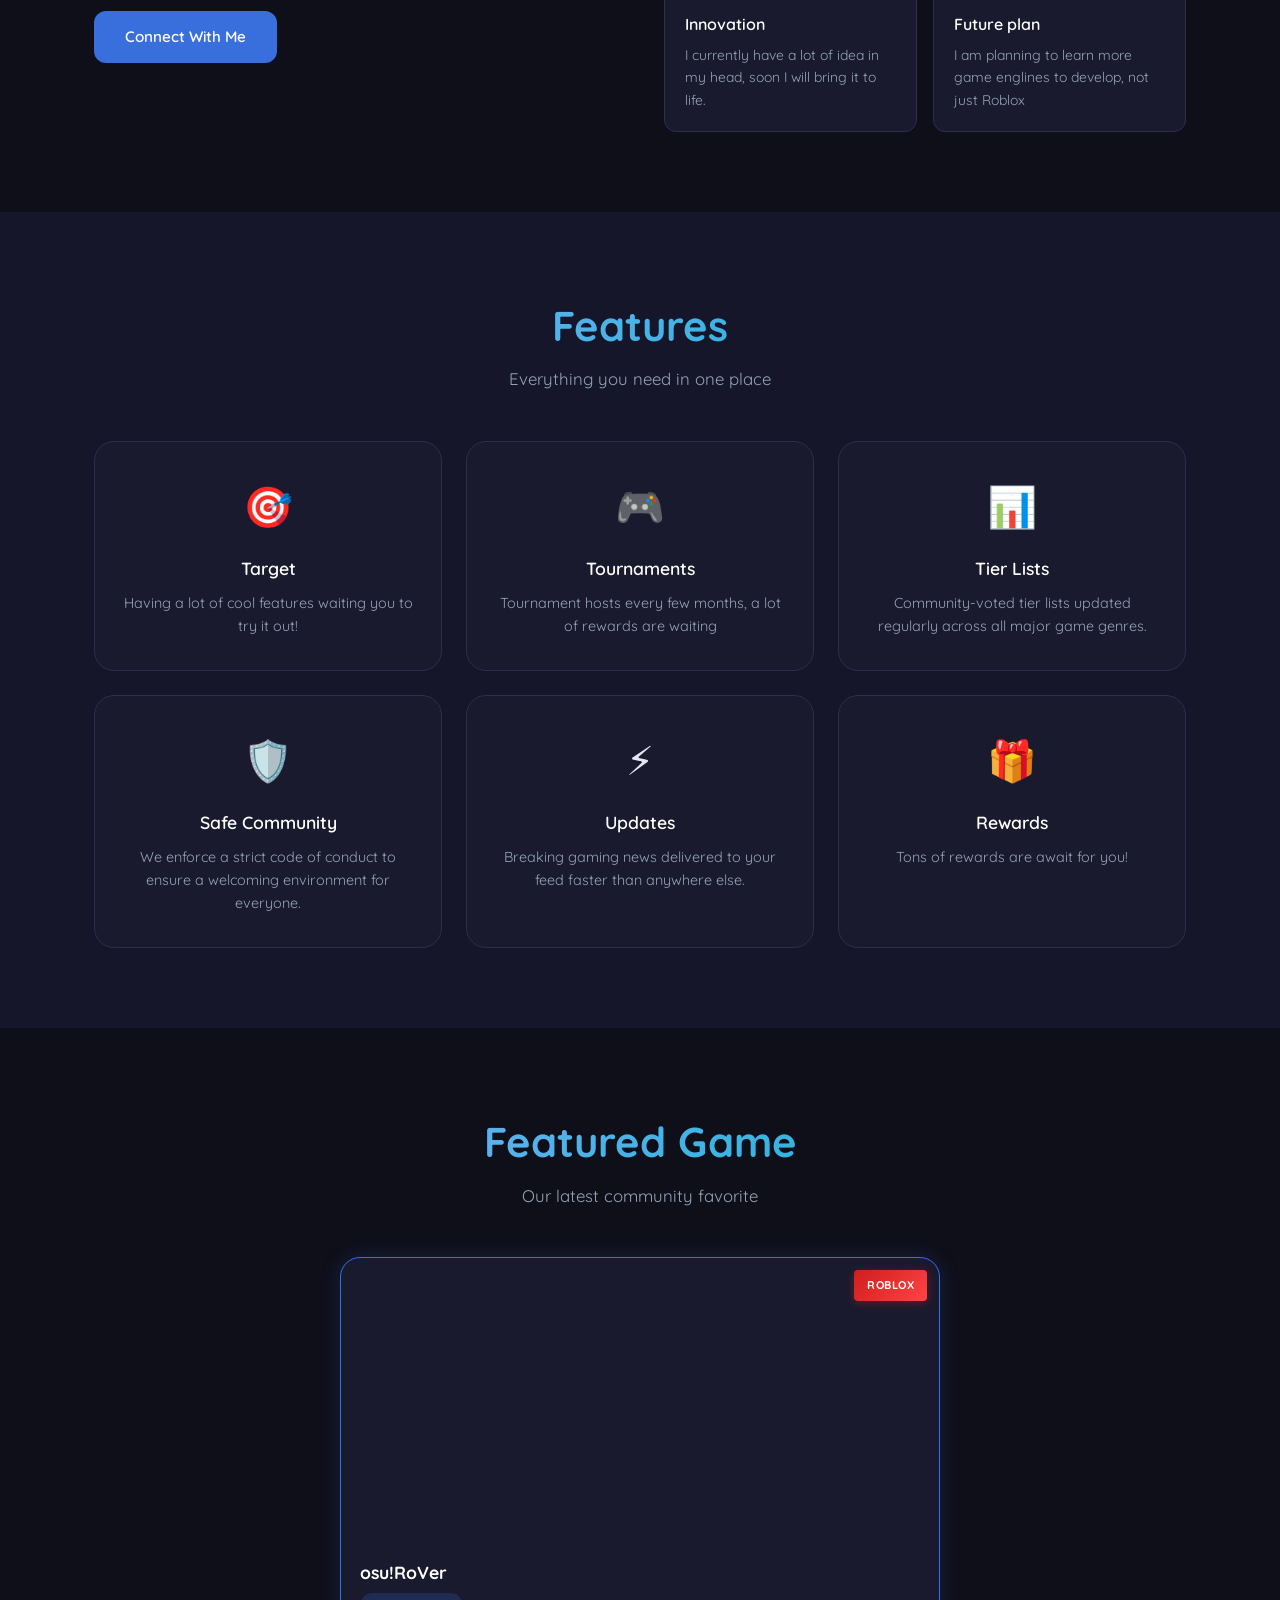
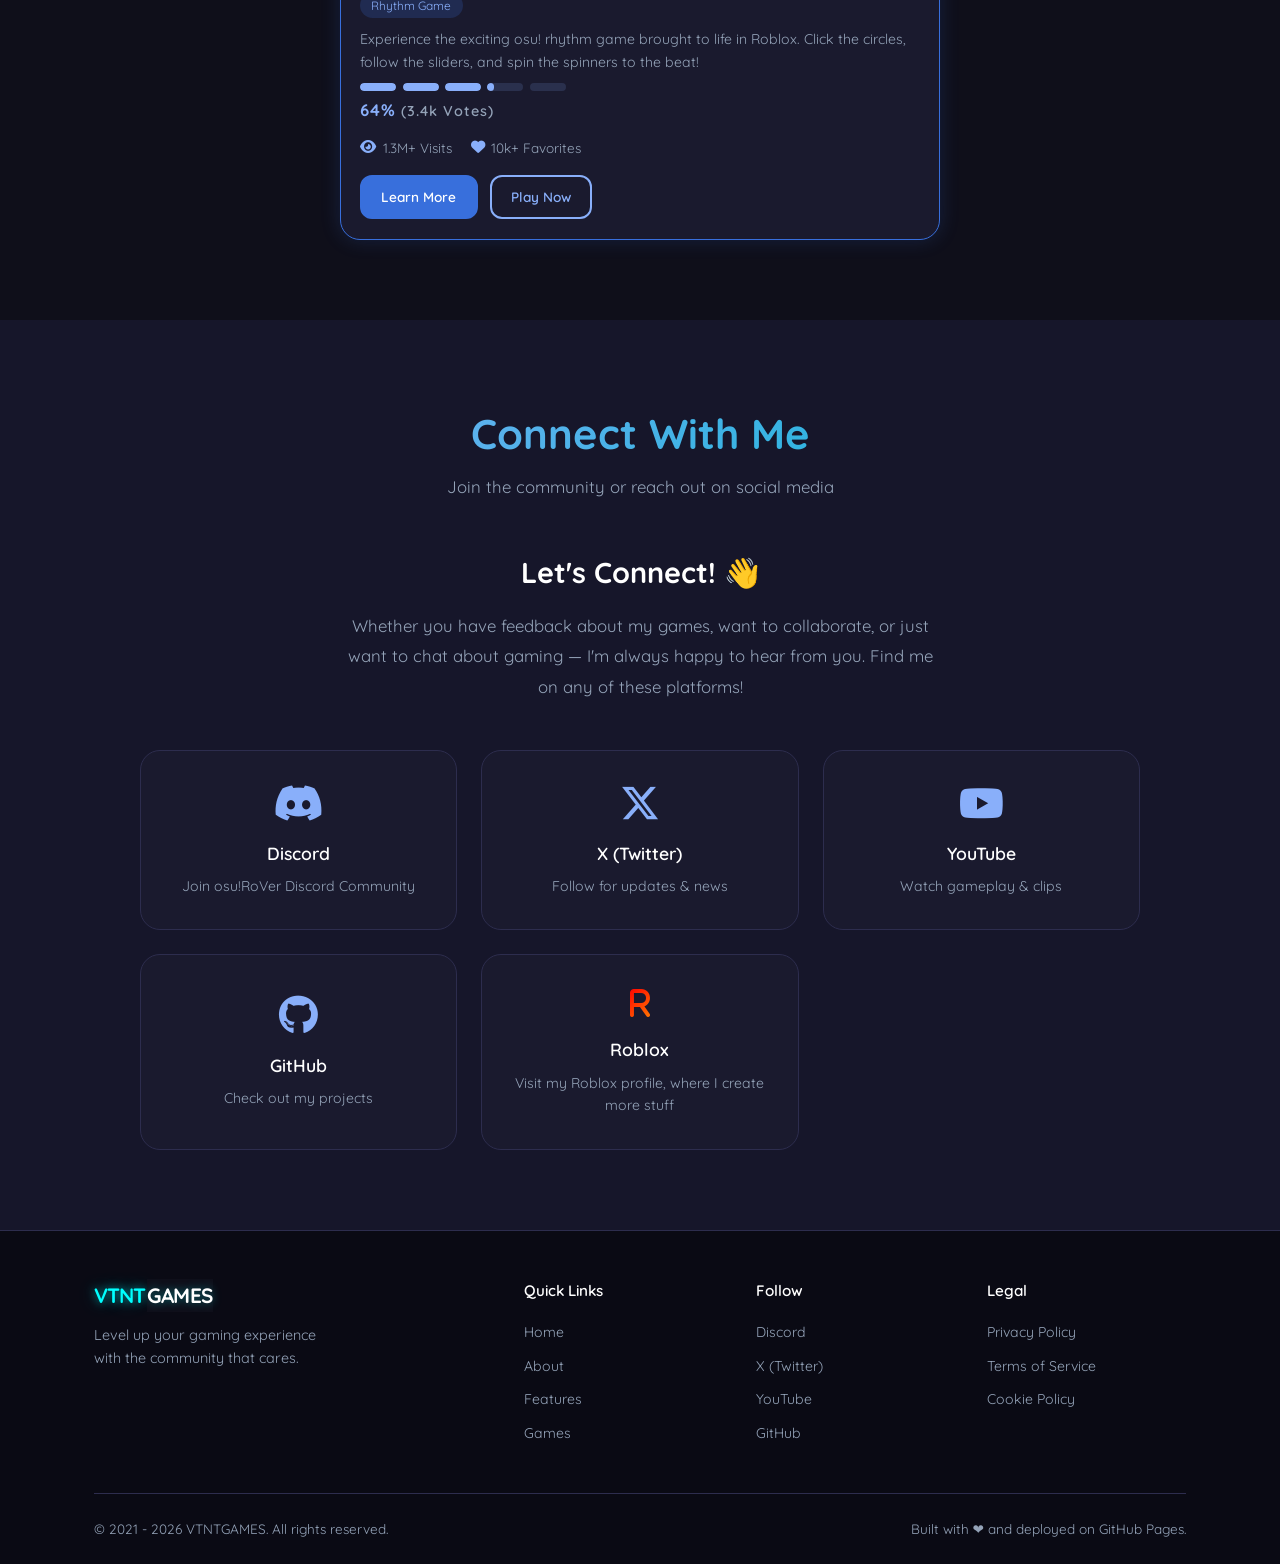
==== commit 3a2daed9: "Update descriptions" ====
--- a/VtntGames/index.html
+++ b/VtntGames/index.html
@@ -19,7 +19,7 @@
       <p class="hero-subtitle">An indie game studio creating unique gaming experiences on Roblox.</p>
       <div class="hero-buttons">
         <a href="#features" class="btn btn-primary">Explore</a>
-        <a href="#contact" class="btn btn-outline">Contact Us</a>
+        <a href="#about-grid" class="btn btn-outline">About me</a>
       </div>
     </div>
     <div class="hero-badge">🎮</div>
@@ -54,31 +54,32 @@
       </div>
       <div class="about-grid">
         <div class="about-text">
-          <h3>Hello, I'm VTNT</h3>
-          <p>I'm a solo indie developer and game creator passionate about crafting unique gaming experiences. Starting my journey in 2021, I've been dedicated to building engaging games and maintaining a welcoming community.</p>
-          <p>My mission is simple: create fun, innovative games while fostering a supportive community where players can connect and grow together.</p>
+          <h3>Vtnt - The creator of VTNTGAMES</h3>
+          <p>Hi, I'm Vtnt. I started learning & making games since 2016, having my first Roblox game in 2019</p>
+          <p>My creations is mostly for testing my creativities and skills.</p>
+          <p>I will try my best to make my game be more popular to the world!</p>
           <a href="#contact" class="btn btn-primary" style="margin-top:1rem;">Connect With Me</a>
         </div>
         <div class="about-cards">
           <div class="about-card">
-            <div class="about-icon">�</div>
+            <div class="about-icon">🎮</div>
             <h4>Game Development</h4>
-            <p>Creating diverse games on Roblox with a focus on fun and engagement.</p>
+            <p>Developed games in Roblox, Unity, LÖVE2D and more</p>
           </div>
           <div class="about-card">
             <div class="about-icon">🤝</div>
-            <h4>Community First</h4>
-            <p>Building genuine connections with players and listening to feedback.</p>
+            <h4>Community</h4>
+            <p>Currently having a communtiy with hunreds of people to talk with.</p>
           </div>
           <div class="about-card">
             <div class="about-icon">💡</div>
             <h4>Innovation</h4>
-            <p>Constantly exploring new ideas and pushing creative boundaries.</p>
+            <p>I currently have a lot of idea in my head, soon I will bring it to life.</p>
           </div>
           <div class="about-card">
             <div class="about-icon">🚀</div>
-            <h4>Growth Mindset</h4>
-            <p>Always learning, improving, and expanding what's possible.</p>
+            <h4>Future plan</h4>
+            <p>I am planning to learn more game englines to develop, not just Roblox</p>
           </div>
         </div>
       </div>
@@ -95,13 +96,13 @@
       <div class="features-grid">
         <div class="feature-card">
           <div class="feature-icon">🎯</div>
-          <h3>Game Reviews</h3>
-          <p>In-depth, unbiased reviews written by real gamers. No paid promotions, no fluff.</p>
+          <h3>Target</h3>
+          <p>Having a lot of cool features waiting you to try it out!</p>
         </div>
         <div class="feature-card">
           <div class="feature-icon">🎮</div>
-          <h3>Live Streams</h3>
-          <p>Watch our team play the latest releases live and join the conversation in real time.</p>
+          <h3>Tournaments</h3>
+          <p>Tournament hosts every few months, a lot of rewards are waiting</p>
         </div>
         <div class="feature-card">
           <div class="feature-icon">📊</div>
@@ -115,13 +116,13 @@
         </div>
         <div class="feature-card">
           <div class="feature-icon">⚡</div>
-          <h3>Fast Updates</h3>
+          <h3>Updates</h3>
           <p>Breaking gaming news delivered to your feed faster than anywhere else.</p>
         </div>
         <div class="feature-card">
           <div class="feature-icon">🎁</div>
-          <h3>Giveaways</h3>
-          <p>Regular game key giveaways and exclusive merch drops for our subscribers.</p>
+          <h3>Rewards</h3>
+          <p>Tons of rewards are await for you!</p>
         </div>
       </div>
     </div>
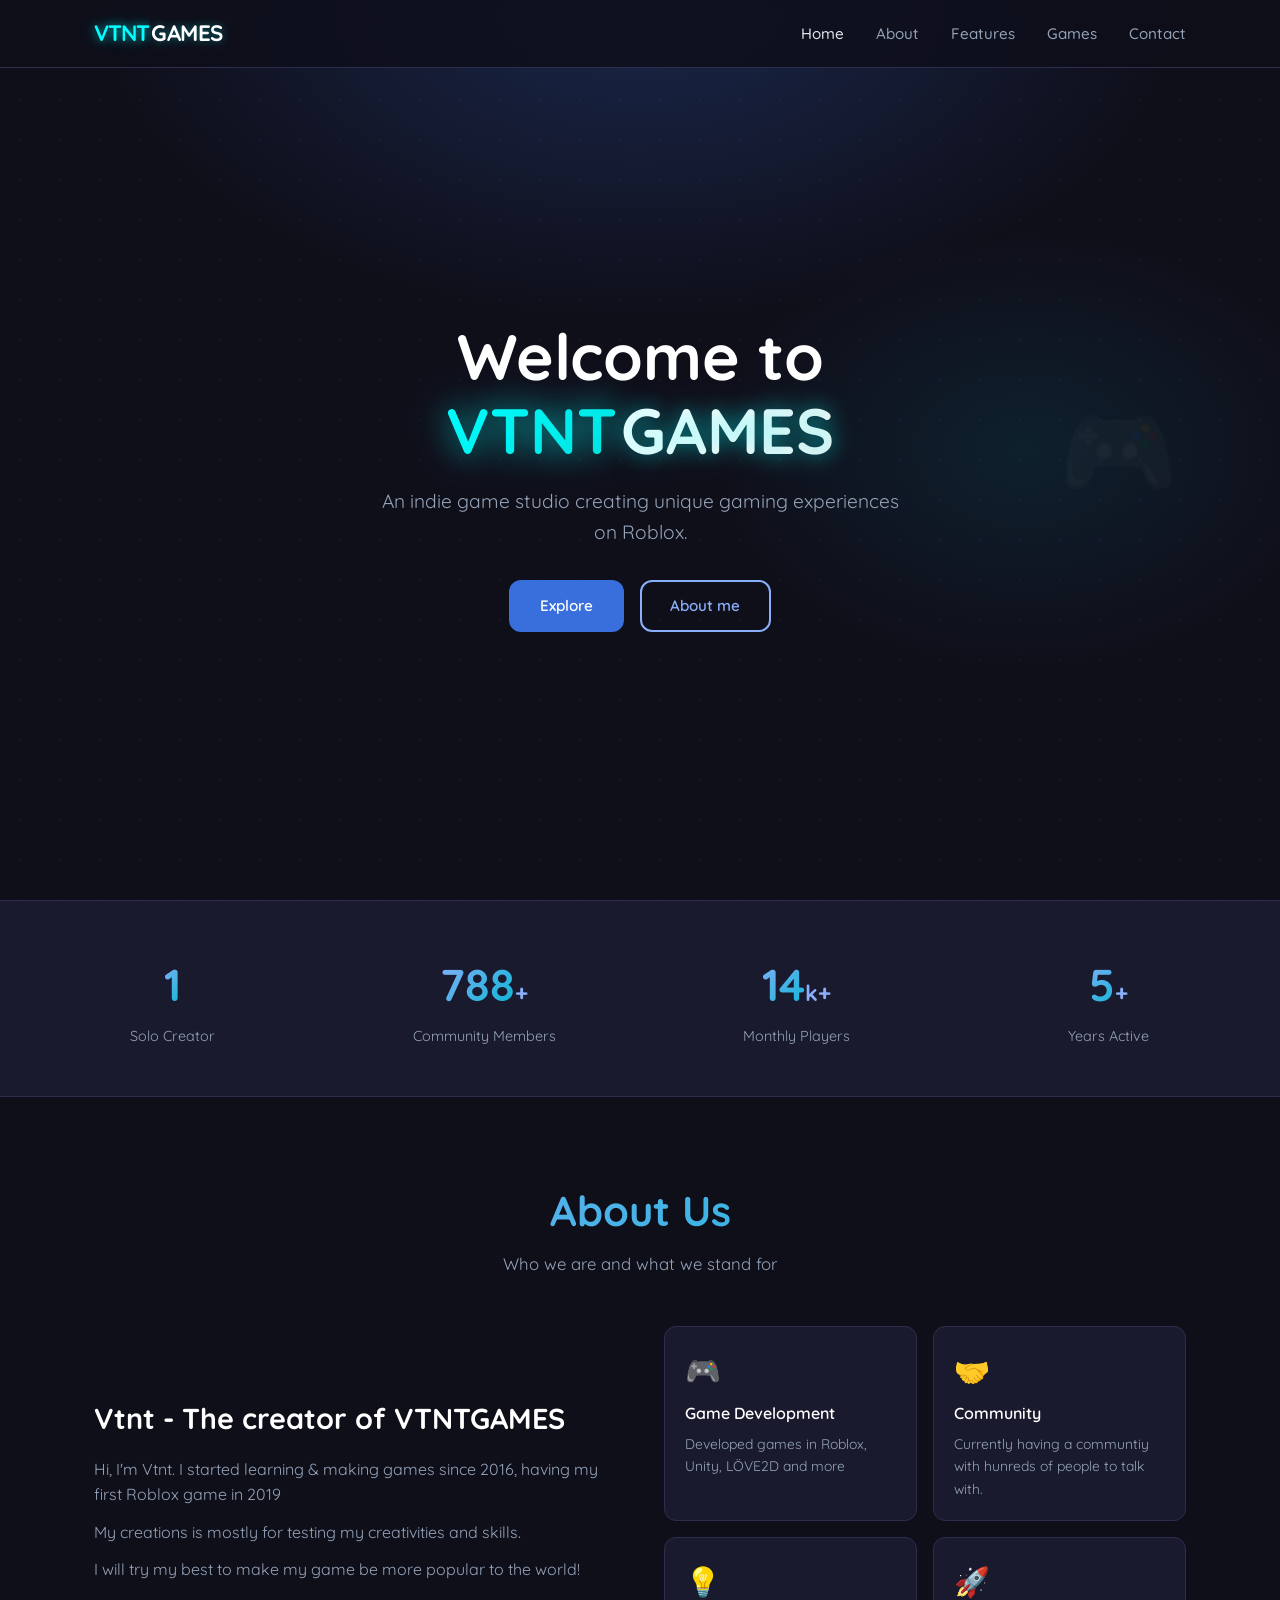
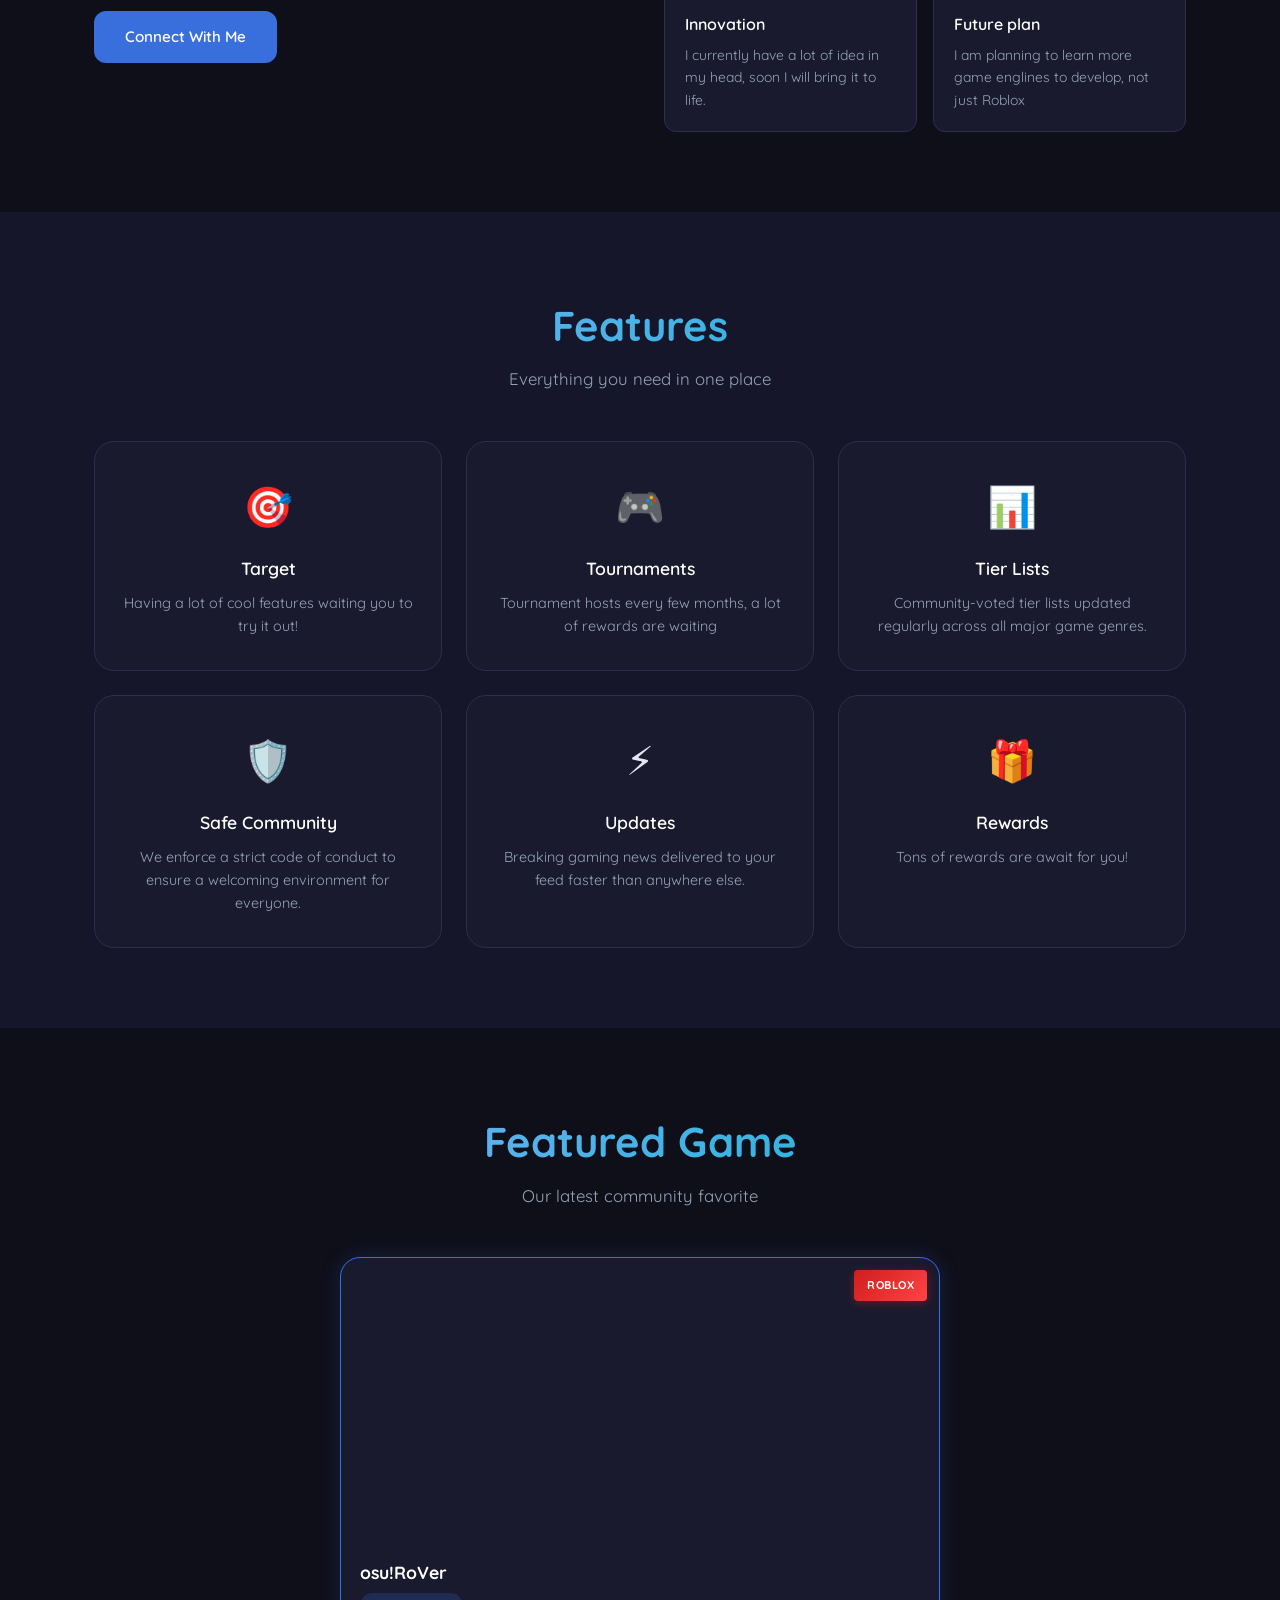
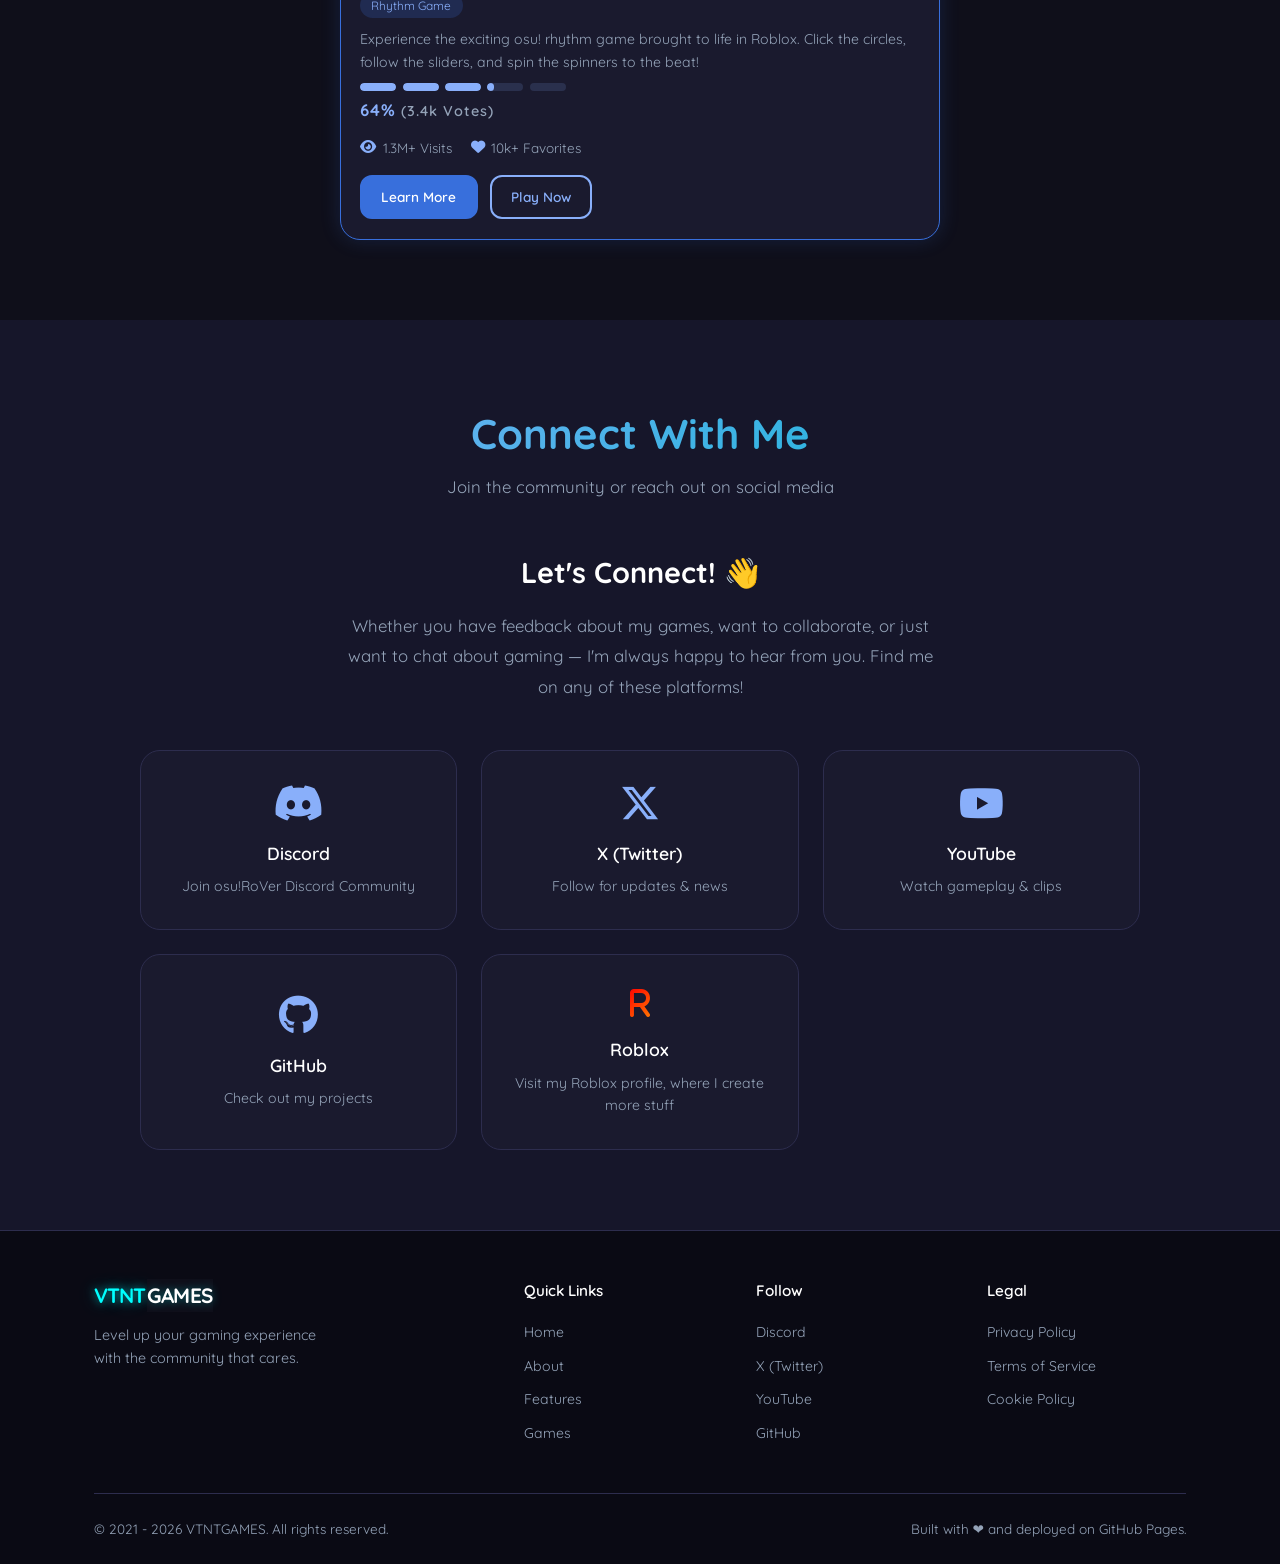
==== commit 5cdefd83: "update About me, reference to the correct position" ====
--- a/VtntGames/index.html
+++ b/VtntGames/index.html
@@ -19,7 +19,7 @@
       <p class="hero-subtitle">An indie game studio creating unique gaming experiences on Roblox.</p>
       <div class="hero-buttons">
         <a href="#features" class="btn btn-primary">Explore</a>
-        <a href="#about-grid" class="btn btn-outline">About me</a>
+        <a href="#about" class="btn btn-outline">About me</a>
       </div>
     </div>
     <div class="hero-badge">🎮</div>
